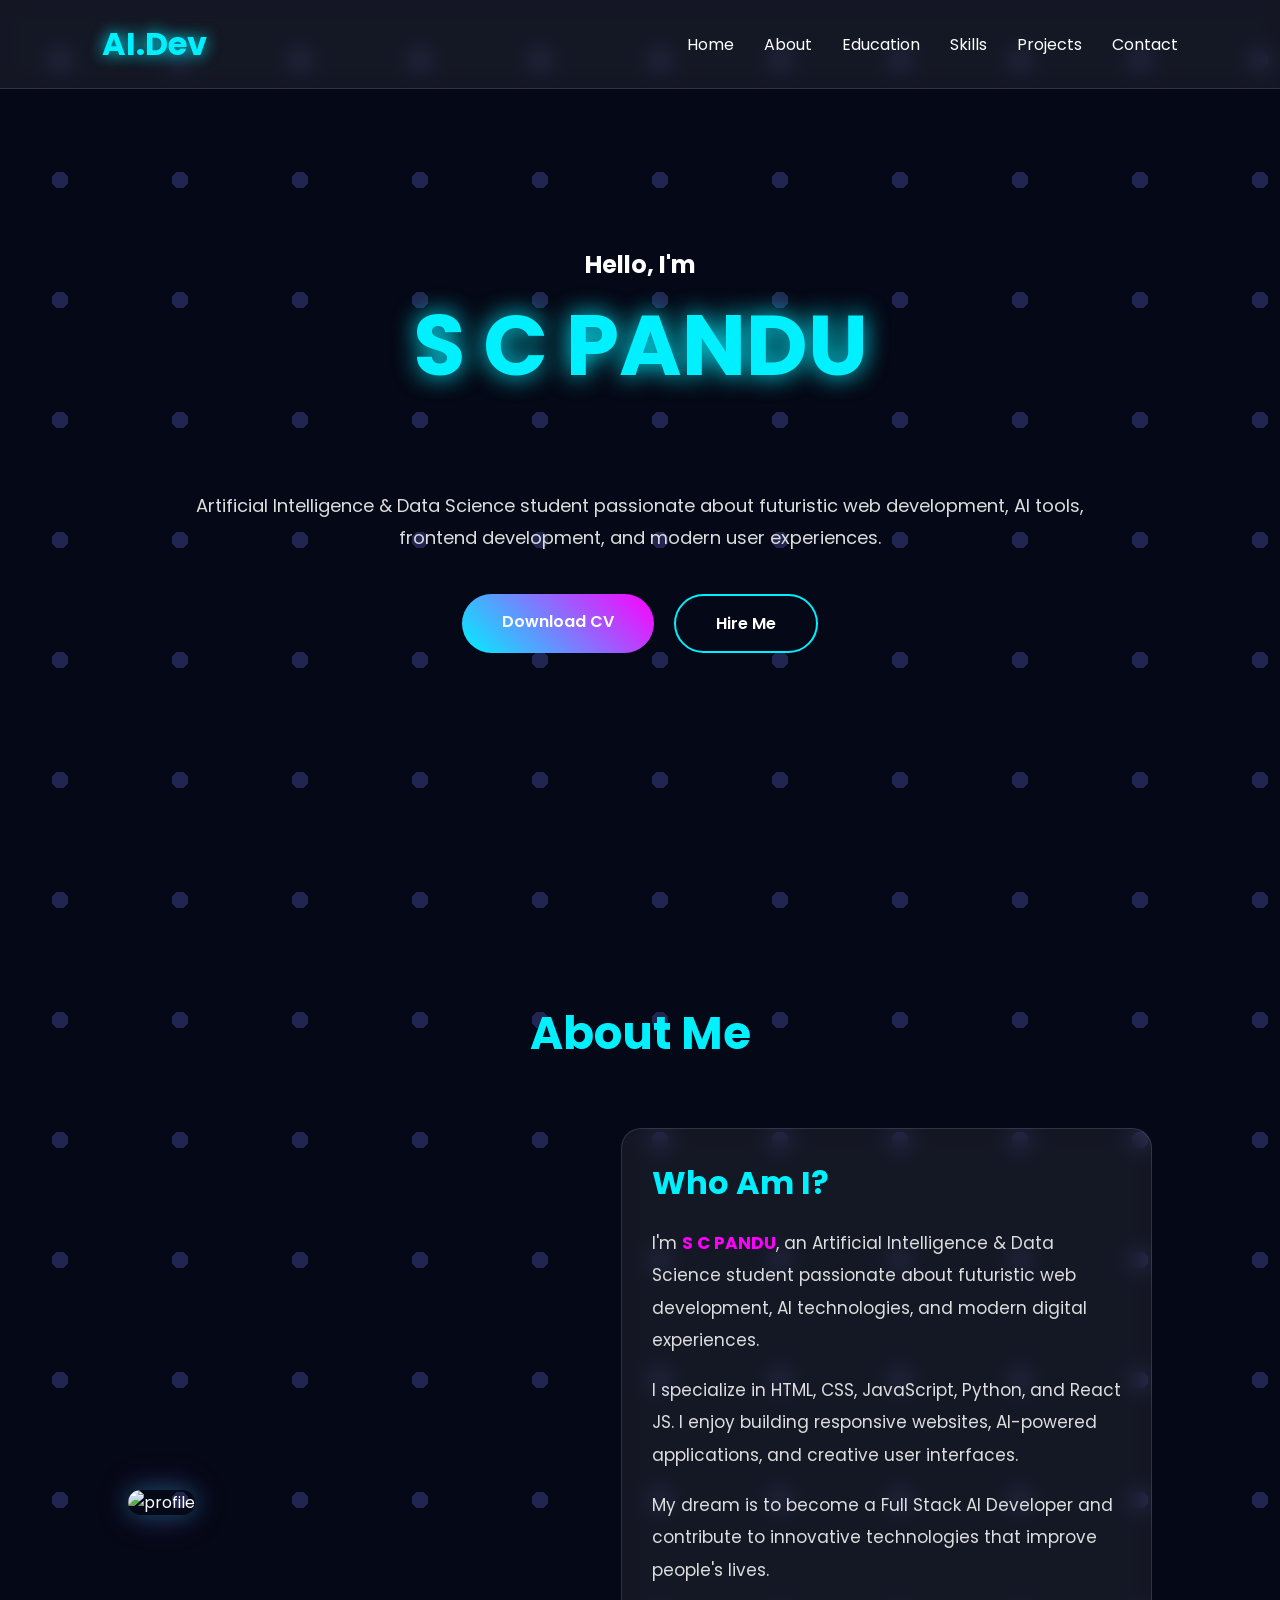
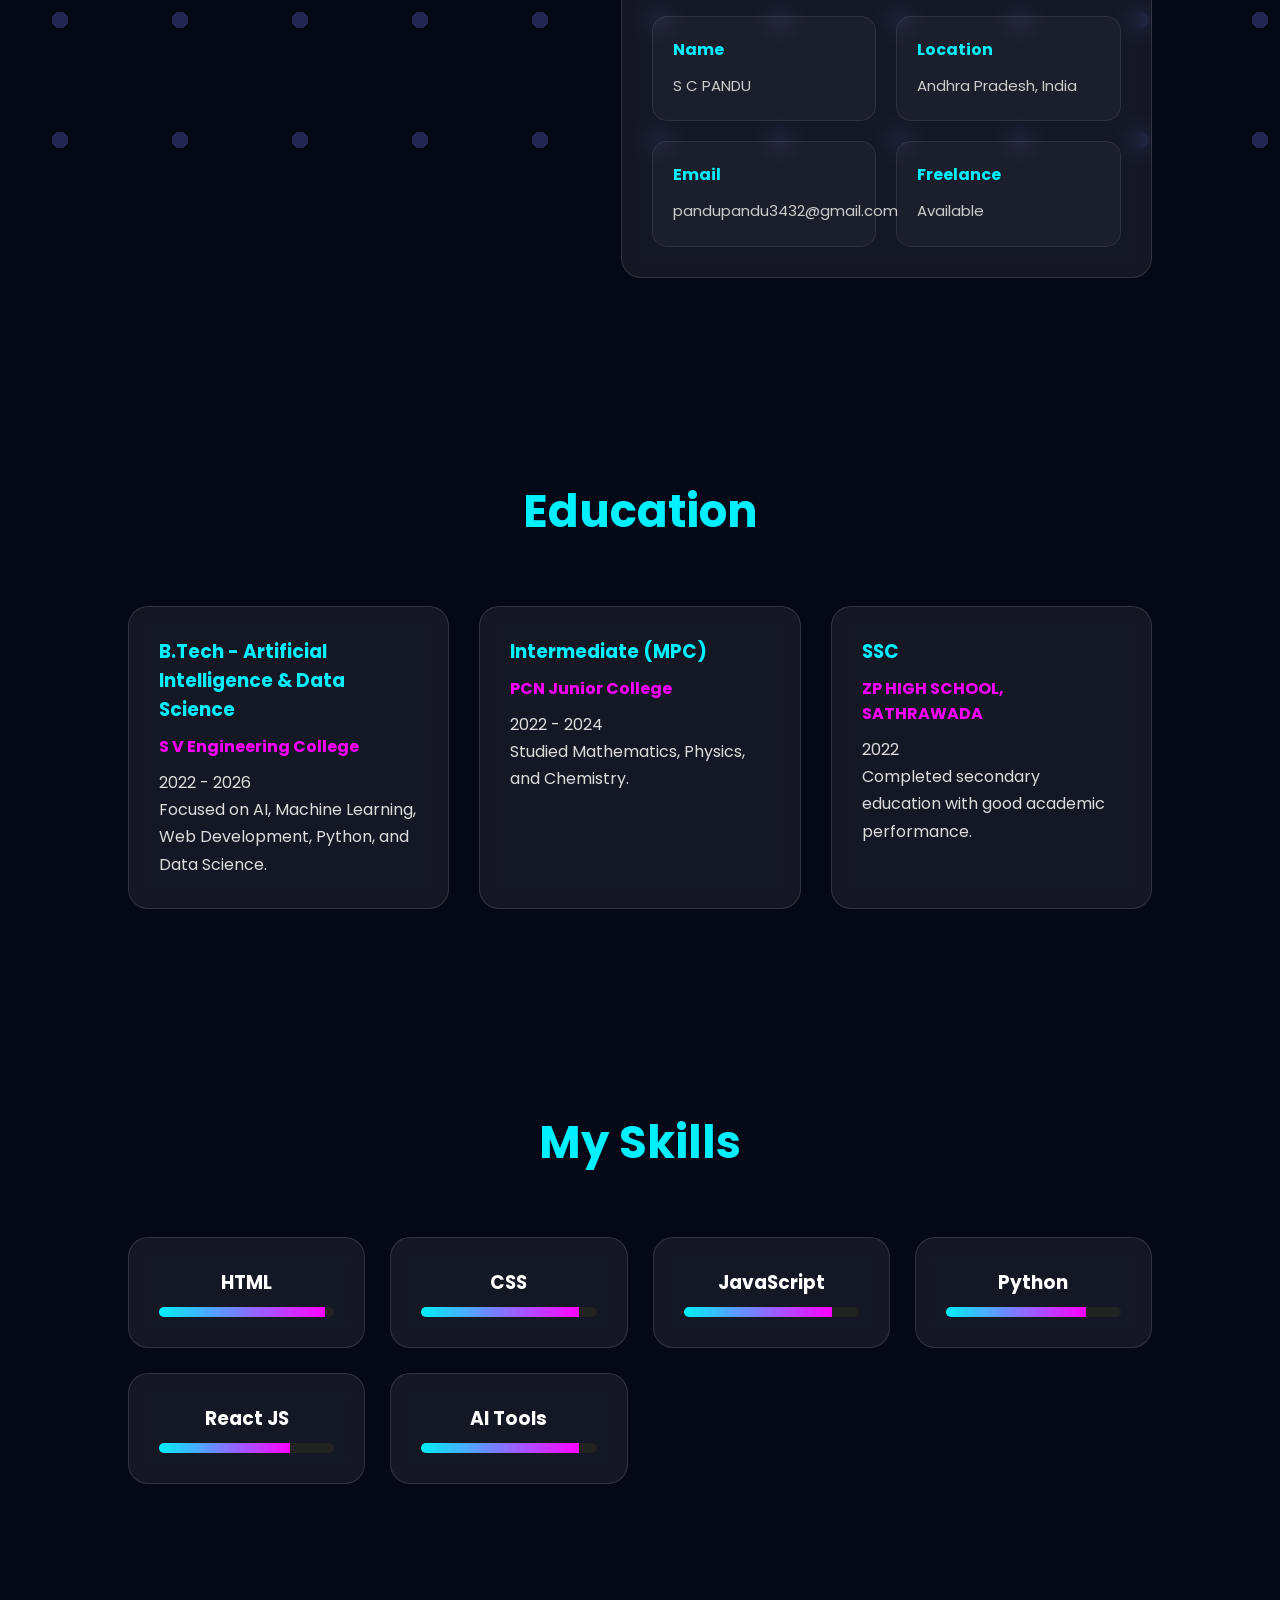
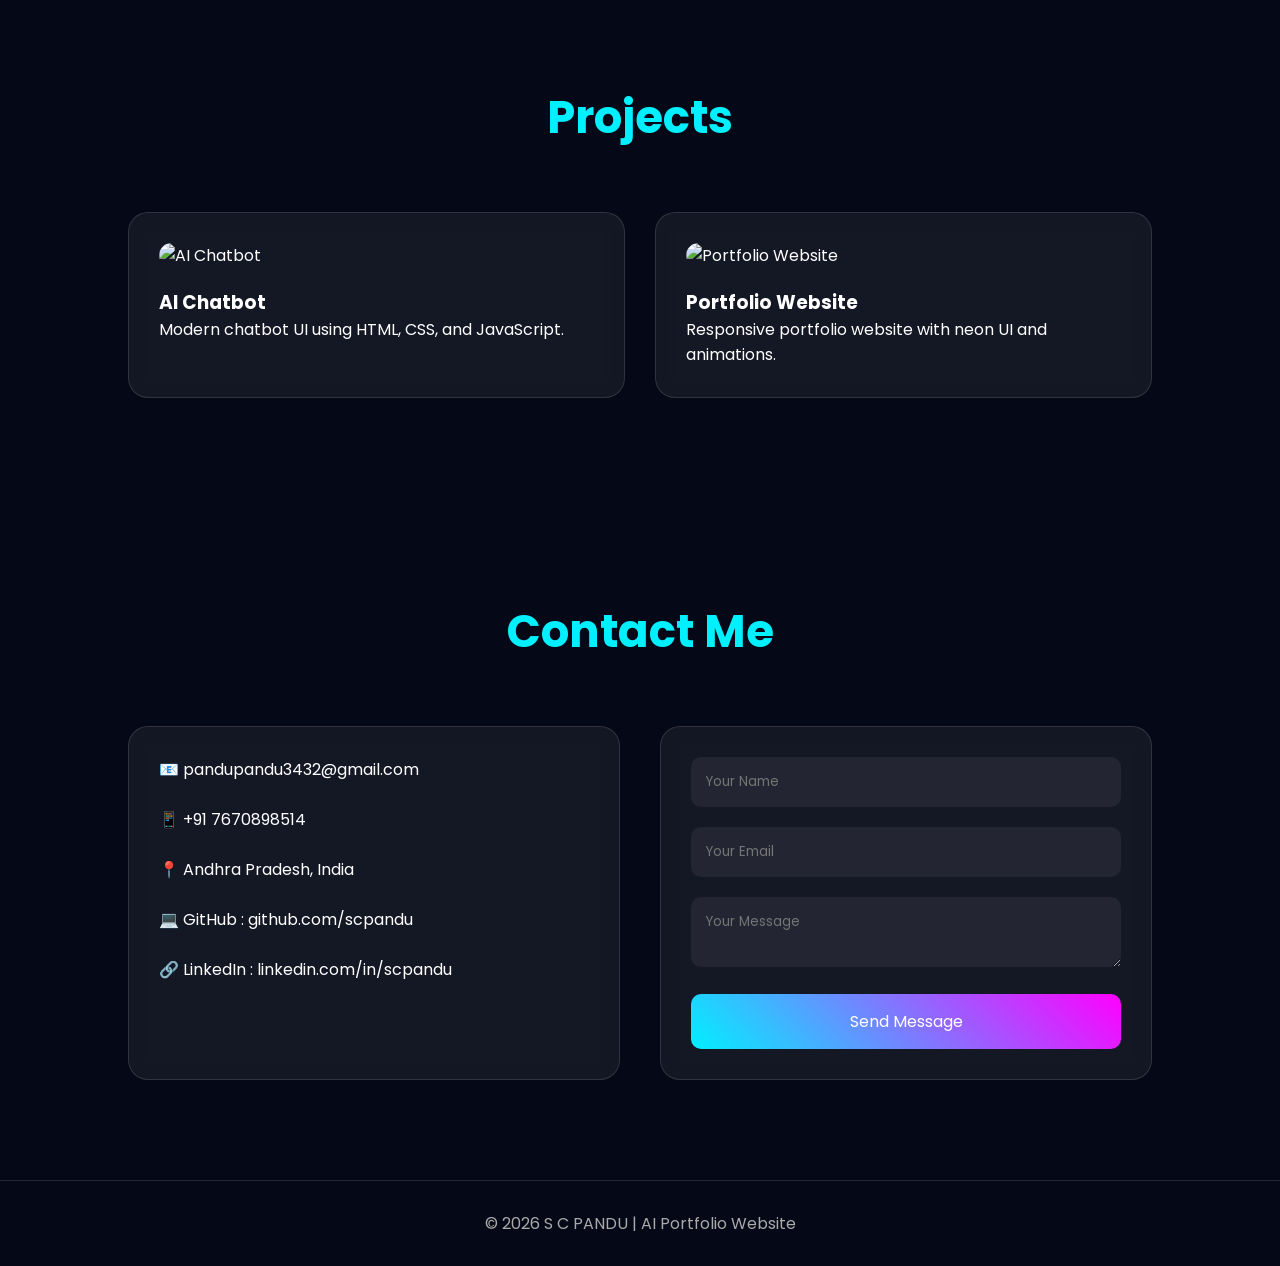
==== index.html @ 389e2676 "Modify index.html with new profile image Updated profile image and modified HTML structure." ====
<!DOCTYPE html>
<html lang="en">

<head>

<meta charset="UTF-8">
<meta name="viewport" content="width=device-width, initial-scale=1.0">

<title>S C PANDU | AI Portfolio</title>

<link rel="stylesheet" href="style.css">

<link href="https://fonts.googleapis.com/css2?family=Poppins:wght@300;400;500;600;700;800&display=swap" rel="stylesheet">

</head>

<body>

<header>

<nav>

<div class="logo">AI.Dev</div>

<ul>
<li><a href="#home">Home</a></li>
<li><a href="#about">About</a></li>
<li><a href="#education">Education</a></li>
<li><a href="#skills">Skills</a></li>
<li><a href="#projects">Projects</a></li>
<li><a href="#contact">Contact</a></li>
</ul>

</nav>

</header>

<!-- HERO SECTION -->

<section class="hero" id="home">

<div class="hero-content">


<h2>Hello, I'm</h2>

<h1>S C PANDU</h1>

<h3 id="typing"></h3>

<p>
Artificial Intelligence & Data Science student passionate about futuristic web development, AI tools, frontend development, and modern user experiences.
</p>

<div class="hero-buttons">

<a href="#" class="btn">Download CV</a>

<a href="#contact" class="btn btn2">Hire Me</a>

</div>

</div>

</section>

<!-- ABOUT SECTION -->

<section id="about">

<h2 class="section-title">About Me</h2>

<div class="about-container">

<div class="about-image">

<img src="profile.jpeg" alt="profile">

</div>

<div class="glass about-text">

<h3>Who Am I?</h3>

<p>
I'm <span>S C PANDU</span>, an Artificial Intelligence & Data Science student passionate about futuristic web development, AI technologies, and modern digital experiences.
</p>

<p>
I specialize in HTML, CSS, JavaScript, Python, and React JS. I enjoy building responsive websites, AI-powered applications, and creative user interfaces.
</p>

<p>
My dream is to become a Full Stack AI Developer and contribute to innovative technologies that improve people's lives.
</p>

<div class="about-details">

<div class="detail-box">
<h4>Name</h4>
<p>S C PANDU</p>
</div>

<div class="detail-box">
<h4>Location</h4>
<p>Andhra Pradesh, India</p>
</div>

<div class="detail-box">
<h4>Email</h4>
<p>pandupandu3432@gmail.com</p>
</div>

<div class="detail-box">
<h4>Freelance</h4>
<p>Available</p>
</div>

</div>

</div>

</div>

</section>

<!-- EDUCATION SECTION -->

<section id="education">

<h2 class="section-title">Education</h2>

<div class="education-container">

<div class="glass education-card">

<h3>B.Tech - Artificial Intelligence & Data Science</h3>

<h4>S V Engineering College</h4>

<p>2022 - 2026</p>

<p>
Focused on AI, Machine Learning, Web Development, Python, and Data Science.
</p>

</div>

<div class="glass education-card">

<h3>Intermediate (MPC)</h3>

<h4>PCN Junior College</h4>

<p>2022 - 2024</p>

<p>
Studied Mathematics, Physics, and Chemistry.
</p>

</div>

<div class="glass education-card">

<h3>SSC</h3>

<h4>ZP HIGH SCHOOL, SATHRAWADA</h4>

<p>2022</p>

<p>
Completed secondary education with good academic performance.
</p>

</div>

</div>

</section>

<!-- SKILLS SECTION -->

<section id="skills">

<h2 class="section-title">My Skills</h2>

<div class="skills-grid">

<div class="glass skill-card">
<h3>HTML</h3>
<div class="progress">
<span style="width:95%"></span>
</div>
</div>

<div class="glass skill-card">
<h3>CSS</h3>
<div class="progress">
<span style="width:90%"></span>
</div>
</div>

<div class="glass skill-card">
<h3>JavaScript</h3>
<div class="progress">
<span style="width:85%"></span>
</div>
</div>

<div class="glass skill-card">
<h3>Python</h3>
<div class="progress">
<span style="width:80%"></span>
</div>
</div>

<div class="glass skill-card">
<h3>React JS</h3>
<div class="progress">
<span style="width:75%"></span>
</div>
</div>

<div class="glass skill-card">
<h3>AI Tools</h3>
<div class="progress">
<span style="width:90%"></span>
</div>
</div>

</div>

</section>

<!-- PROJECTS SECTION -->

<section id="projects">

<h2 class="section-title">Projects</h2>

<div class="projects-grid">

<div class="glass project-card">

<img src="https://images.unsplash.com/photo-1516321318423-f06f85e504b3?q=80&w=1200&auto=format&fit=crop" alt="AI Chatbot">

<h3>AI Chatbot</h3>

<p>
Modern chatbot UI using HTML, CSS, and JavaScript.
</p>

</div>

<div class="glass project-card">

<img src="https://images.unsplash.com/photo-1498050108023-c5249f4df085?q=80&w=1200&auto=format&fit=crop" alt="Portfolio Website">

<h3>Portfolio Website</h3>

<p>
Responsive portfolio website with neon UI and animations.
</p>

</div>

</div>

</section>

<!-- CONTACT SECTION -->

<section id="contact">

<h2 class="section-title">Contact Me</h2>

<div class="contact-container">

<div class="glass">

<p>📧 pandupandu3432@gmail.com</p>

<br>

<p>📱 +91 7670898514</p>

<br>

<p>📍 Andhra Pradesh, India</p>

<br>

<p>💻 GitHub : github.com/scpandu</p>

<br>

<p>🔗 LinkedIn : linkedin.com/in/scpandu</p>

</div>

<div class="glass contact-form">

<form>

<input type="text" placeholder="Your Name" required>

<input type="email" placeholder="Your Email" required>

<textarea placeholder="Your Message" required></textarea>

<button type="submit">Send Message</button>

</form>

</div>

</div>

</section>

<!-- FOOTER -->

<footer>

© 2026 S C PANDU | AI Portfolio Website

</footer>

<script src="script.js"></script>

</body>

</html>
---- style.css ----
/* GOOGLE FONT */

*{
margin:0;
padding:0;
box-sizing:border-box;
font-family:'Poppins',sans-serif;
}

html{
scroll-behavior:smooth;
}

body{
background:#050816;
color:white;
overflow-x:hidden;
}

/* ANIMATED BACKGROUND */

body::before{
content:'';
position:fixed;
width:200%;
height:200%;
background:
radial-gradient(circle,#00f0ff22 10%,transparent 10%),
radial-gradient(circle,#ff00ff22 10%,transparent 10%);
background-size:120px 120px;
animation:bgMove 20s linear infinite;
z-index:-1;
}

@keyframes bgMove{
0%{
transform:translate(0,0);
}
100%{
transform:translate(-120px,-120px);
}
}

/* HEADER */

header{
position:fixed;
width:100%;
top:0;
z-index:1000;
background:#ffffff10;
backdrop-filter:blur(10px);
border-bottom:1px solid #ffffff20;
}

nav{
display:flex;
justify-content:space-between;
align-items:center;
padding:20px 8%;
}

.logo{
font-size:32px;
font-weight:700;
color:#00f0ff;
text-shadow:0 0 15px #00f0ff;
}

nav ul{
display:flex;
list-style:none;
gap:30px;
}

nav ul li a{
text-decoration:none;
color:white;
transition:0.4s;
}

nav ul li a:hover{
color:#00f0ff;
}

/* HERO */

.hero{
height:100vh;
display:flex;
justify-content:center;
align-items:center;
text-align:center;
padding:20px;
}

.hero-content{
max-width:900px;
}

.profile-box{
width:240px;
height:240px;
margin:auto;
margin-bottom:30px;
border-radius:50%;
padding:6px;
background:linear-gradient(45deg,#00f0ff,#ff00ff);
box-shadow:
0 0 25px #00f0ff,
0 0 50px #ff00ff;
}

.profile-box img{
width:100%;
height:100%;
object-fit:cover;
border-radius:50%;
border:5px solid #050816;
}

.hero h1{
font-size:85px;
color:#00f0ff;
text-shadow:0 0 25px #00f0ff;
}

.hero h3{
font-size:35px;
margin-top:10px;
color:#ff00ff;
height:50px;
}

.hero p{
margin-top:20px;
line-height:1.8;
color:#ddd;
font-size:18px;
}

.hero-buttons{
display:flex;
justify-content:center;
gap:20px;
margin-top:40px;
flex-wrap:wrap;
}

.btn{
padding:15px 40px;
border-radius:40px;
text-decoration:none;
background:linear-gradient(45deg,#00f0ff,#ff00ff);
color:white;
font-weight:600;
transition:0.4s;
}

.btn:hover{
transform:scale(1.1);
}

.btn2{
background:transparent;
border:2px solid #00f0ff;
}

/* SECTIONS */

section{
padding:100px 10%;
}

.section-title{
text-align:center;
font-size:45px;
margin-bottom:60px;
color:#00f0ff;
}

/* GLASS EFFECT */

.glass{
background:#ffffff10;
border:1px solid #ffffff20;
backdrop-filter:blur(10px);
border-radius:20px;
padding:30px;
}

/* ABOUT */

.about-container{
display:grid;
grid-template-columns:1fr 1.2fr;
gap:50px;
align-items:center;
}

.about-image img{
width:100%;
border-radius:25px;
box-shadow:
0 0 25px #00f0ff55,
0 0 40px #ff00ff33;
}

.about-text h3{
font-size:32px;
margin-bottom:20px;
color:#00f0ff;
}

.about-text p{
line-height:1.9;
margin-bottom:18px;
color:#ddd;
font-size:17px;
}

.about-text span{
color:#ff00ff;
font-weight:700;
}

.about-details{
display:grid;
grid-template-columns:repeat(auto-fit,minmax(180px,1fr));
gap:20px;
margin-top:30px;
}

.detail-box{
background:#ffffff08;
padding:20px;
border-radius:15px;
border:1px solid #ffffff15;
transition:0.4s;
}

.detail-box:hover{
transform:translateY(-8px);
box-shadow:
0 0 15px #00f0ff44,
0 0 25px #ff00ff22;
}

.detail-box h4{
color:#00f0ff;
margin-bottom:10px;
}

.detail-box p{
margin:0;
font-size:15px;
color:#ccc;
}

/* EDUCATION */

.education-container{
display:grid;
grid-template-columns:repeat(auto-fit,minmax(280px,1fr));
gap:30px;
}

.education-card{
transition:0.4s;
}

.education-card:hover{
transform:translateY(-10px);
box-shadow:
0 0 20px #00f0ff55,
0 0 40px #ff00ff33;
}

.education-card h3{
color:#00f0ff;
margin-bottom:10px;
}

.education-card h4{
color:#ff00ff;
margin-bottom:10px;
}

.education-card p{
line-height:1.7;
color:#ddd;
}

/* SKILLS */

.skills-grid{
display:grid;
grid-template-columns:repeat(auto-fit,minmax(220px,1fr));
gap:25px;
}

.skill-card{
text-align:center;
}

.progress{
width:100%;
height:10px;
background:#222;
border-radius:20px;
overflow:hidden;
margin-top:10px;
}

.progress span{
display:block;
height:100%;
background:linear-gradient(90deg,#00f0ff,#ff00ff);
}

/* PROJECTS */

.projects-grid{
display:grid;
grid-template-columns:repeat(auto-fit,minmax(280px,1fr));
gap:30px;
}

.project-card img{
width:100%;
border-radius:15px;
margin-bottom:20px;
}

/* CONTACT */

.contact-container{
display:grid;
grid-template-columns:1fr 1fr;
gap:40px;
}

.contact-form input,
.contact-form textarea{
width:100%;
padding:15px;
margin-bottom:20px;
border:none;
outline:none;
border-radius:10px;
background:#ffffff10;
color:white;
}

.contact-form button{
width:100%;
padding:15px;
border:none;
border-radius:10px;
background:linear-gradient(45deg,#00f0ff,#ff00ff);
color:white;
cursor:pointer;
font-size:16px;
}

/* FOOTER */

footer{
text-align:center;
padding:30px;
border-top:1px solid #ffffff20;
color:#aaa;
}

/* MOBILE RESPONSIVE */

@media(max-width:900px){

nav{
flex-direction:column;
gap:20px;
}

.hero h1{
font-size:55px;
}

.about-container,
.contact-container{
grid-template-columns:1fr;
}

.about-text{
text-align:center;
}

}
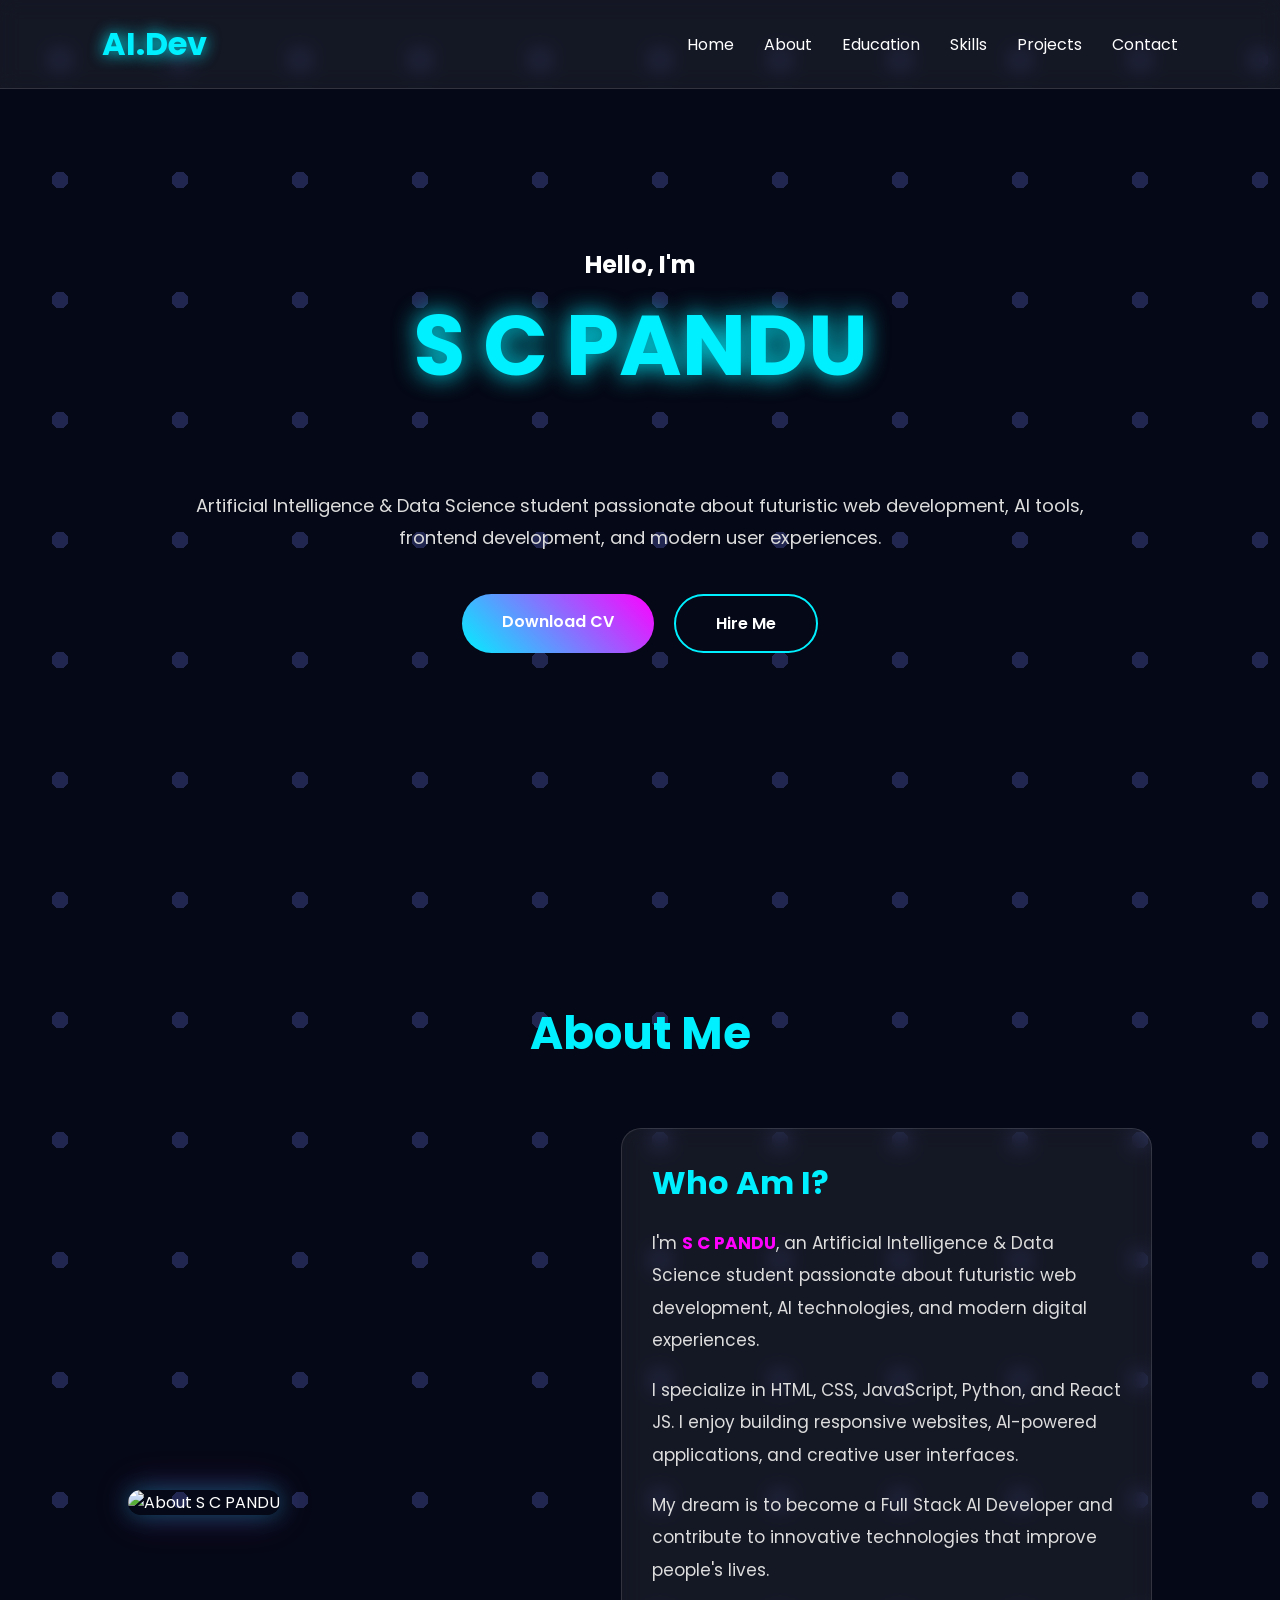
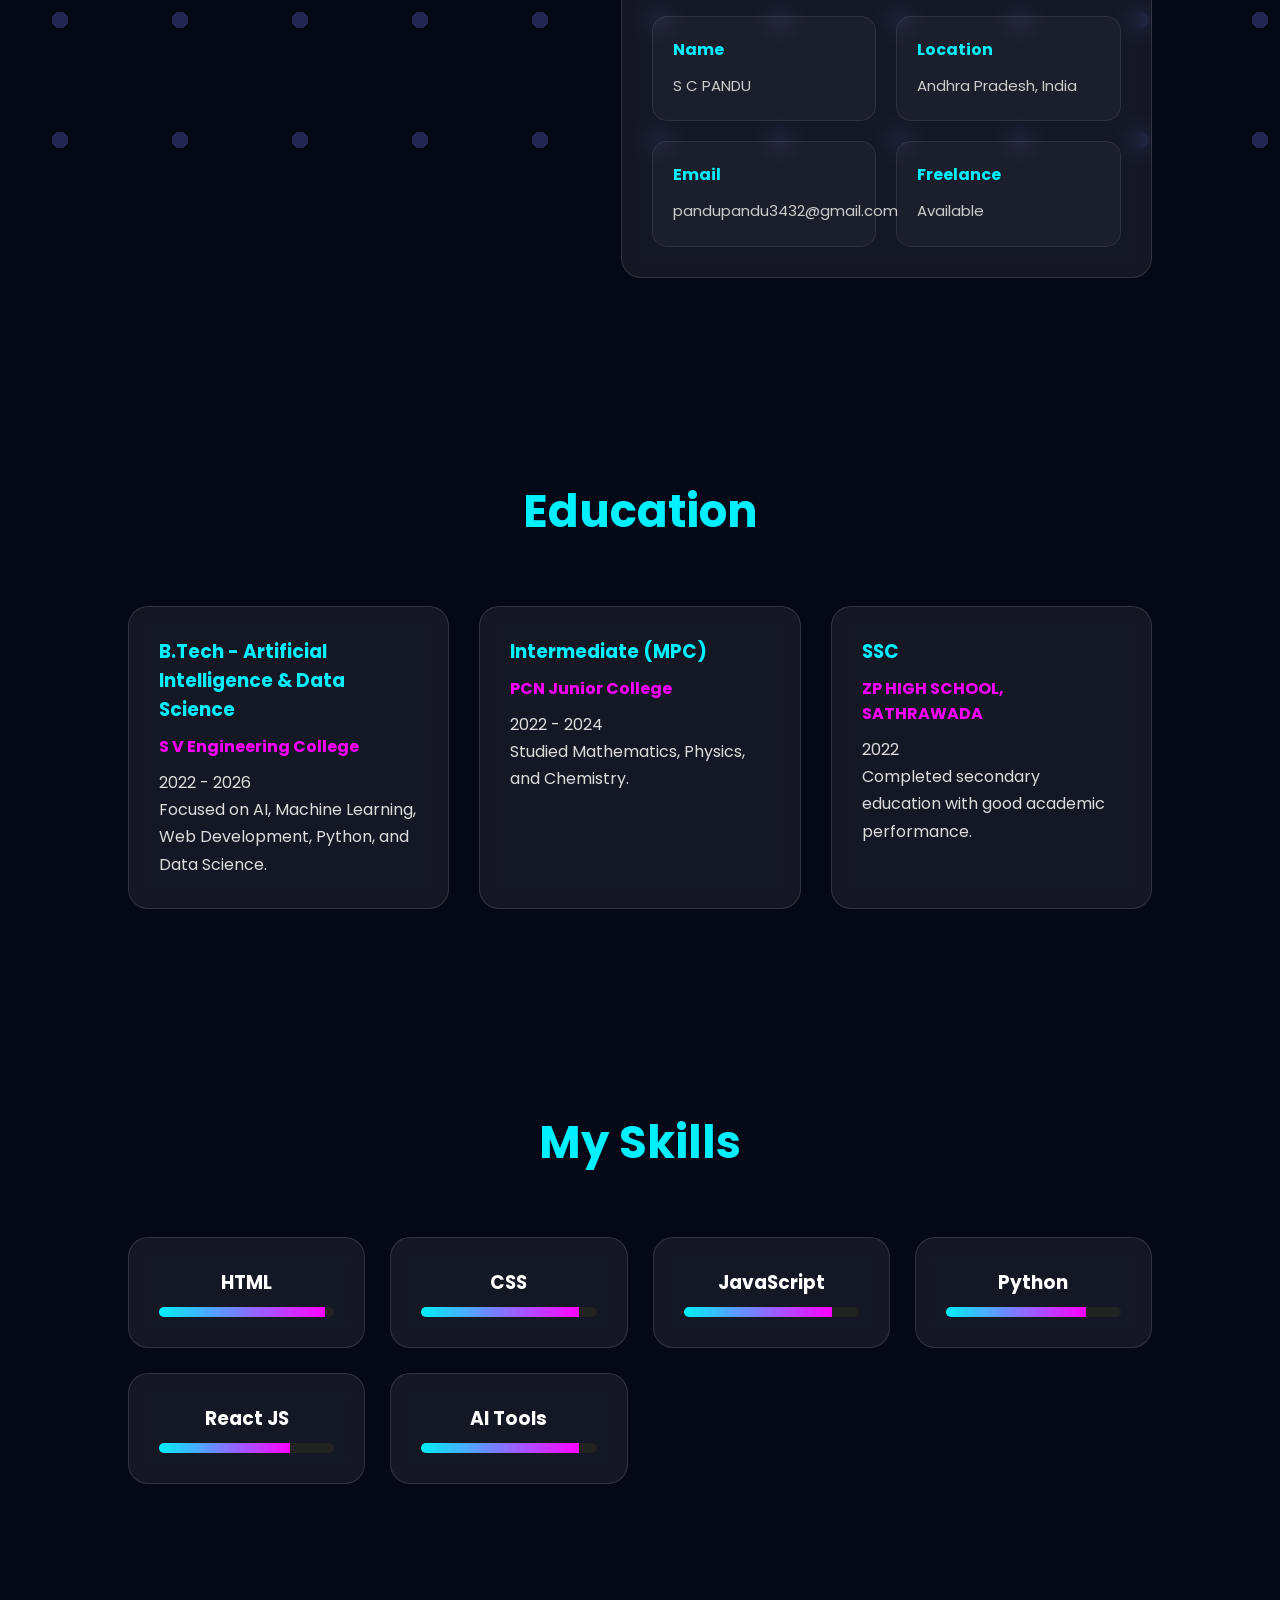
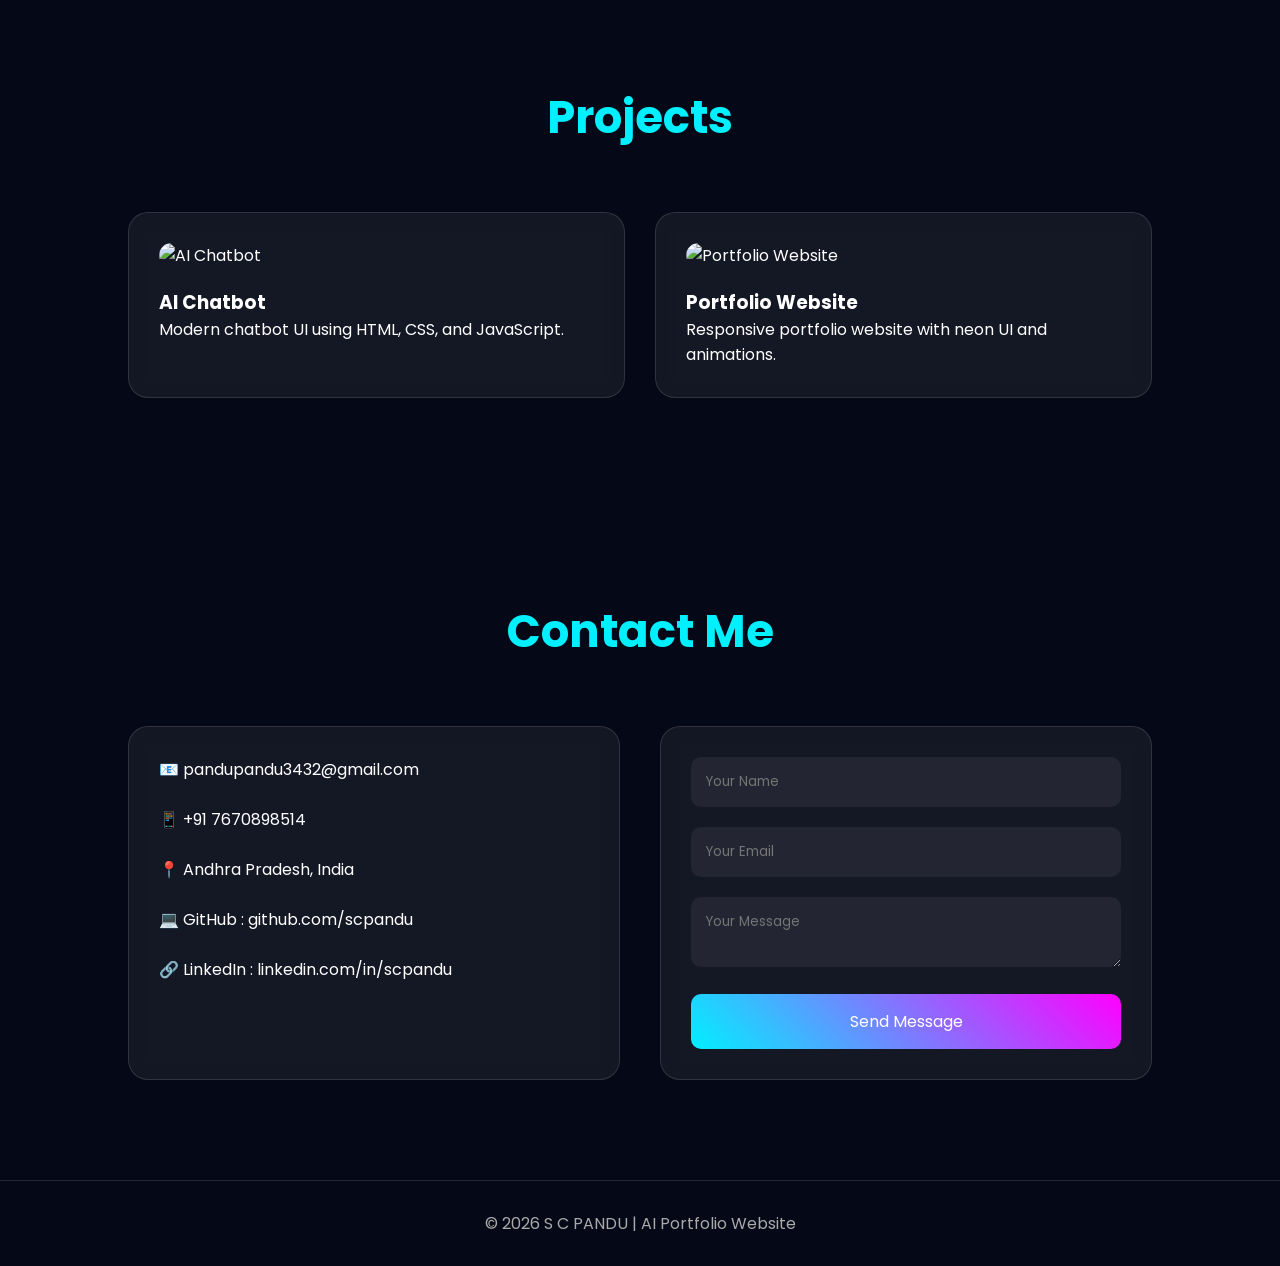
==== commit bf0009f6: "Add files via upload" ====
--- a/index.html
+++ b/index.html
@@ -74,7 +74,7 @@
 
 <div class="about-image">
 
-<img src="profile.jpeg" alt="profile">
+<img src="profile.jpg" alt="About S C PANDU">
 
 </div>
 
@@ -330,4 +330,4 @@
 
 </body>
 
-</html>
+</html>
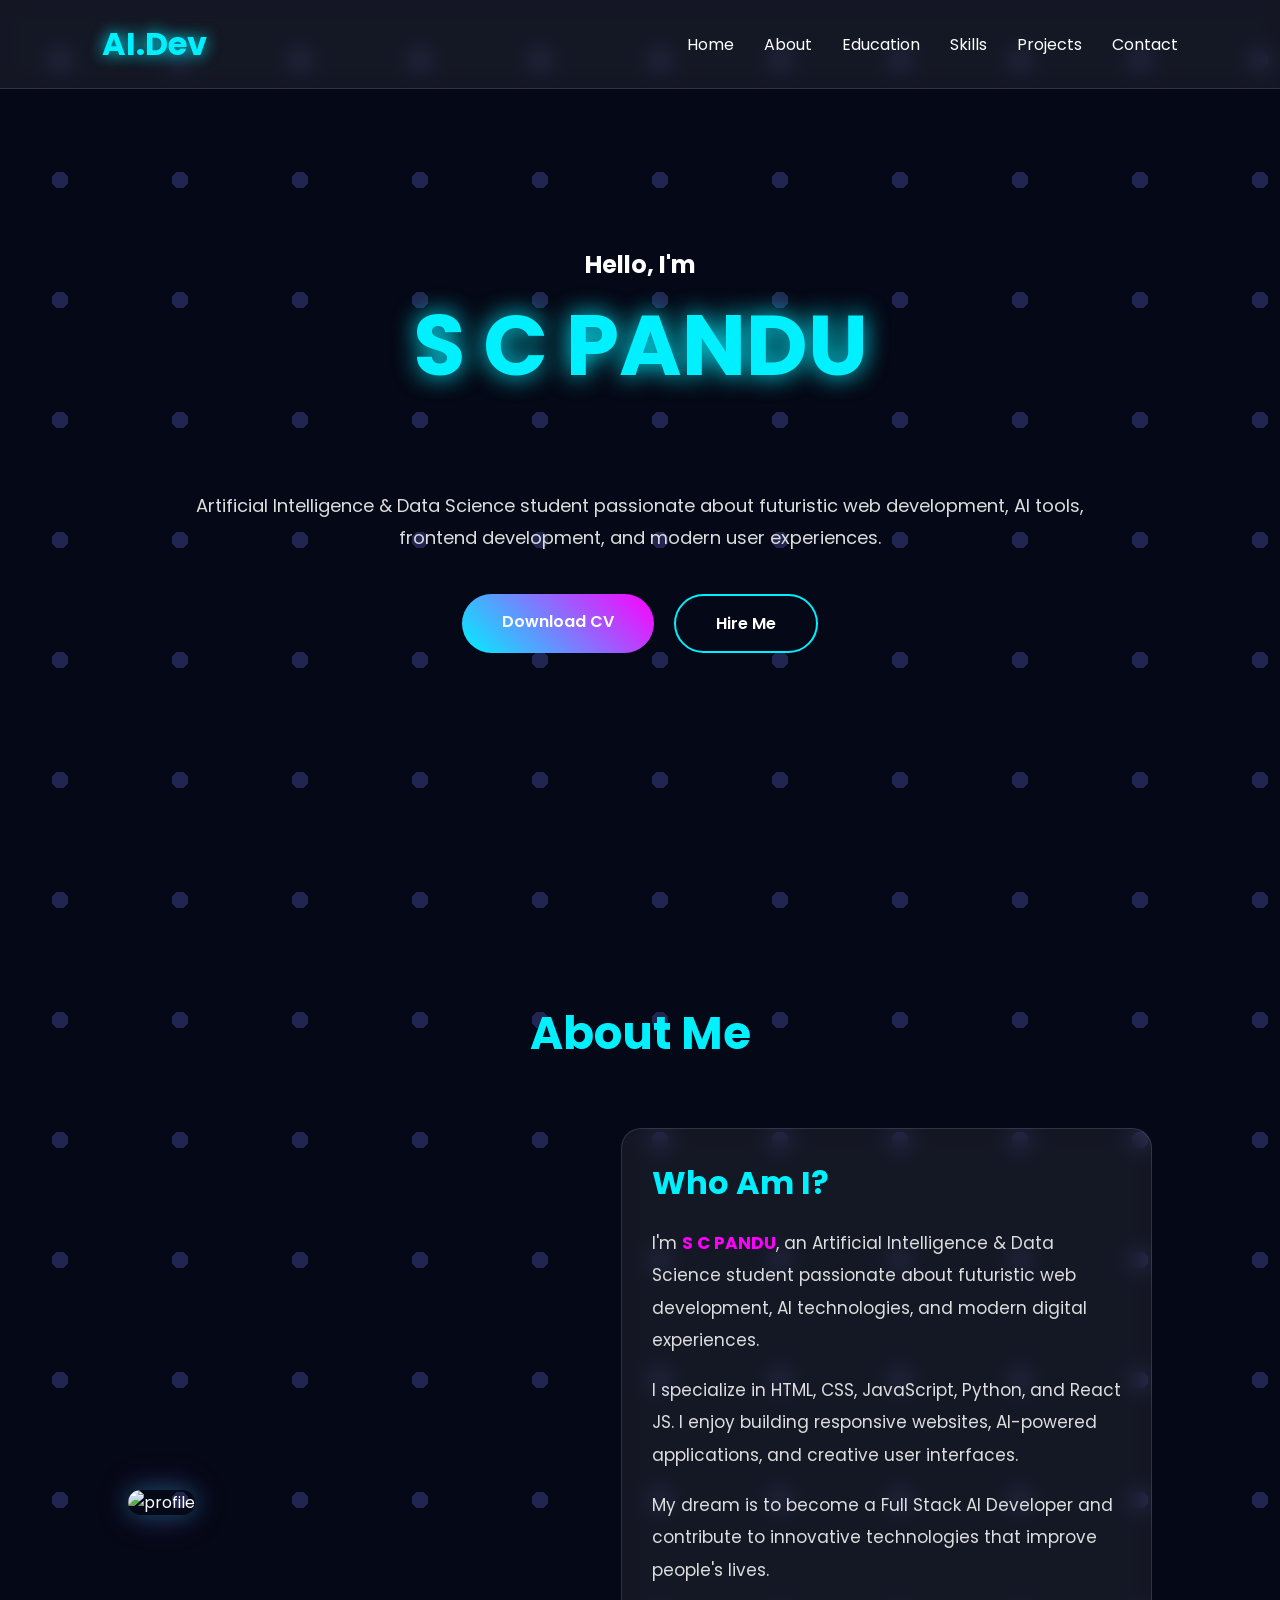
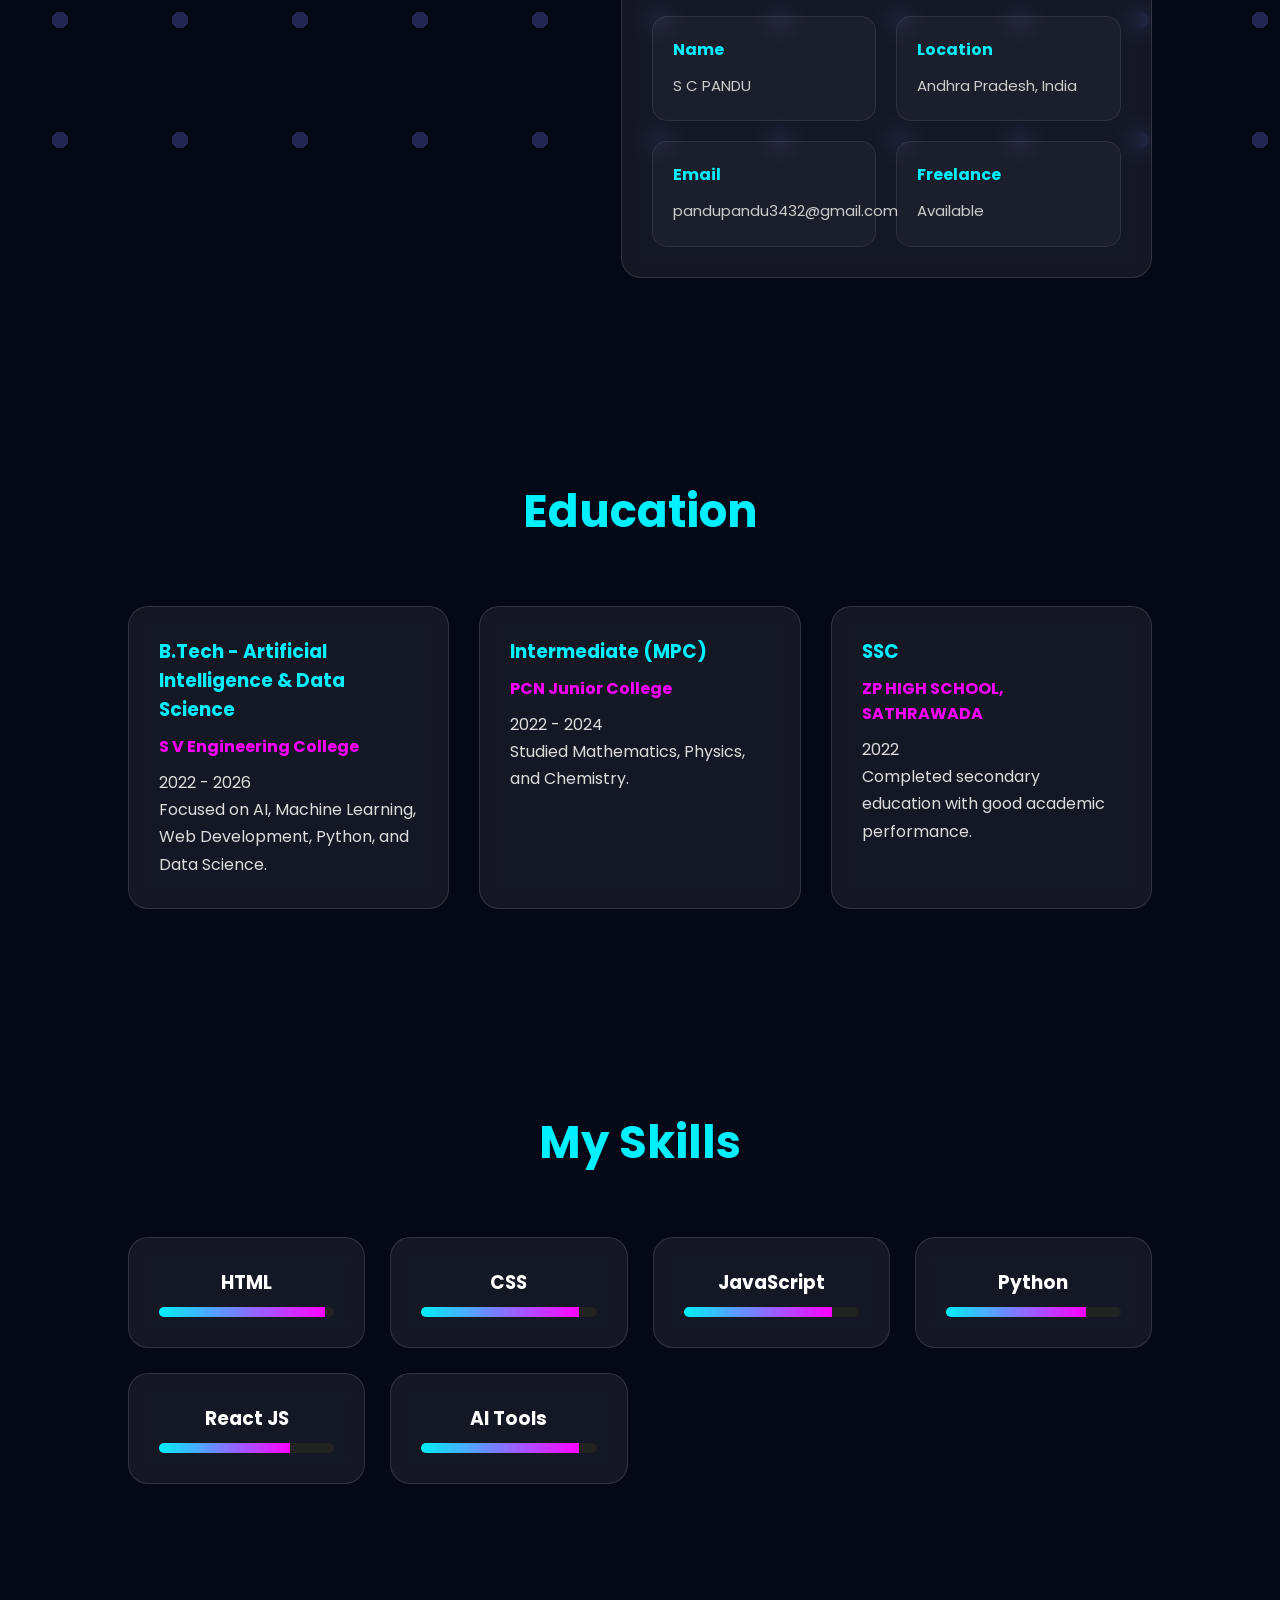
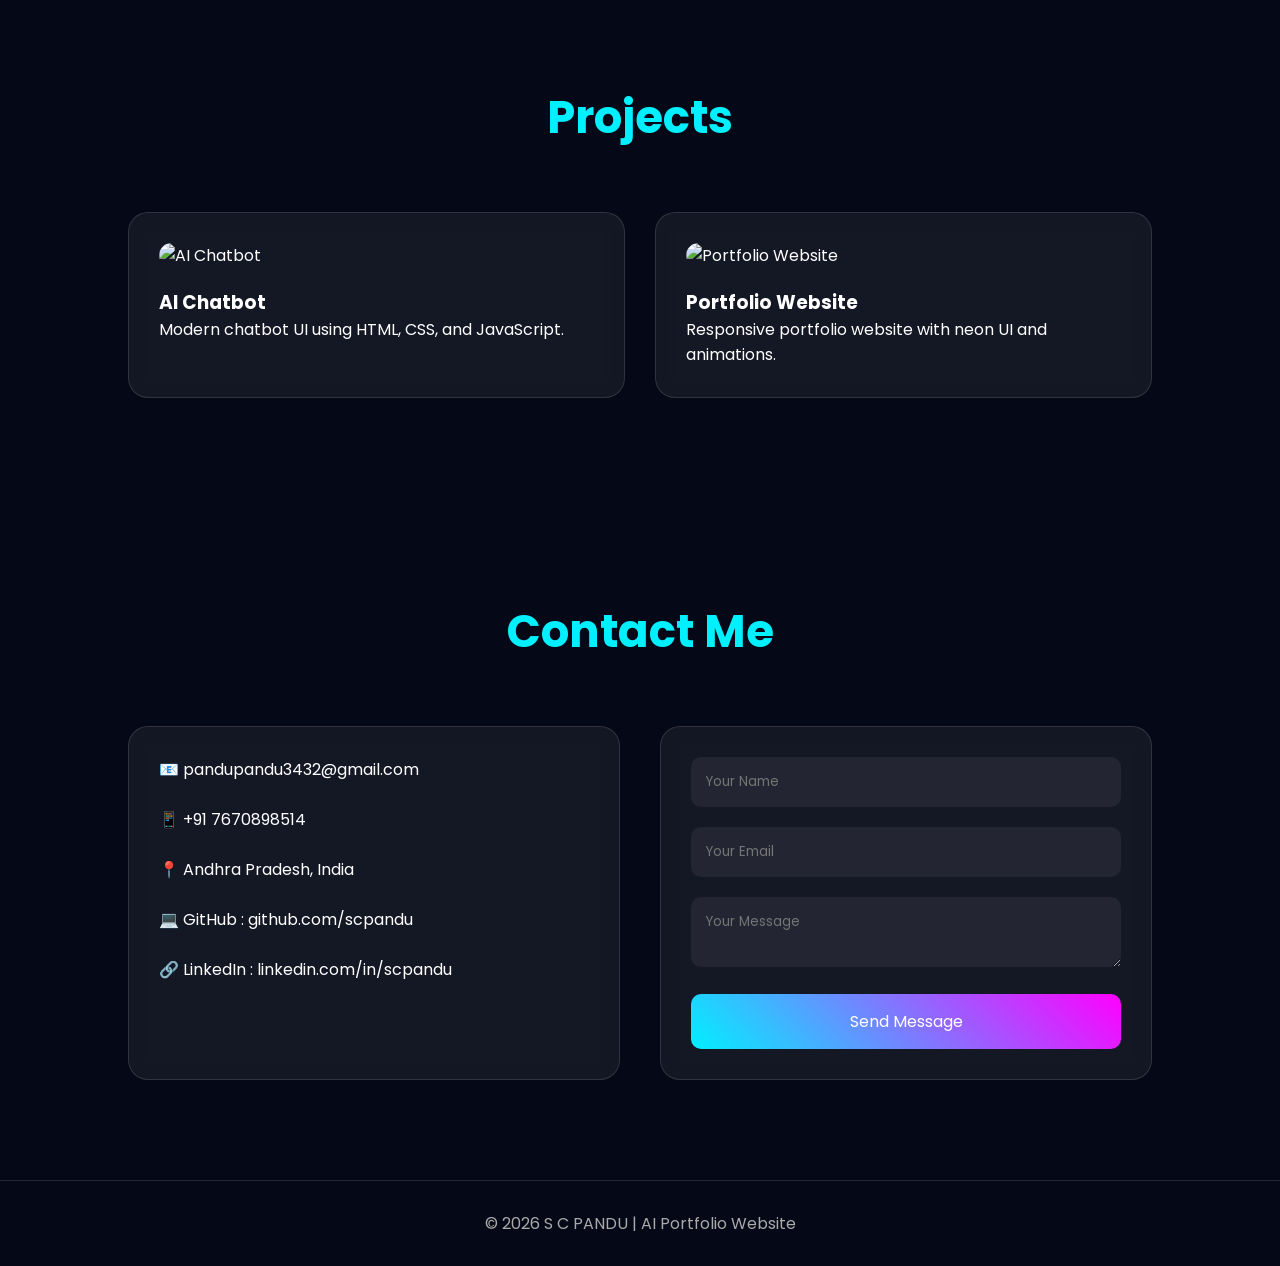
==== commit ec74a00f: "Update index.html" ====
--- a/index.html
+++ b/index.html
@@ -74,7 +74,7 @@
 
 <div class="about-image">
 
-<img src="profile.jpg" alt="About S C PANDU">
+<img src="profile.jpg" alt="profile">
 
 </div>
 
@@ -330,4 +330,4 @@
 
 </body>
 
-</html>+</html>
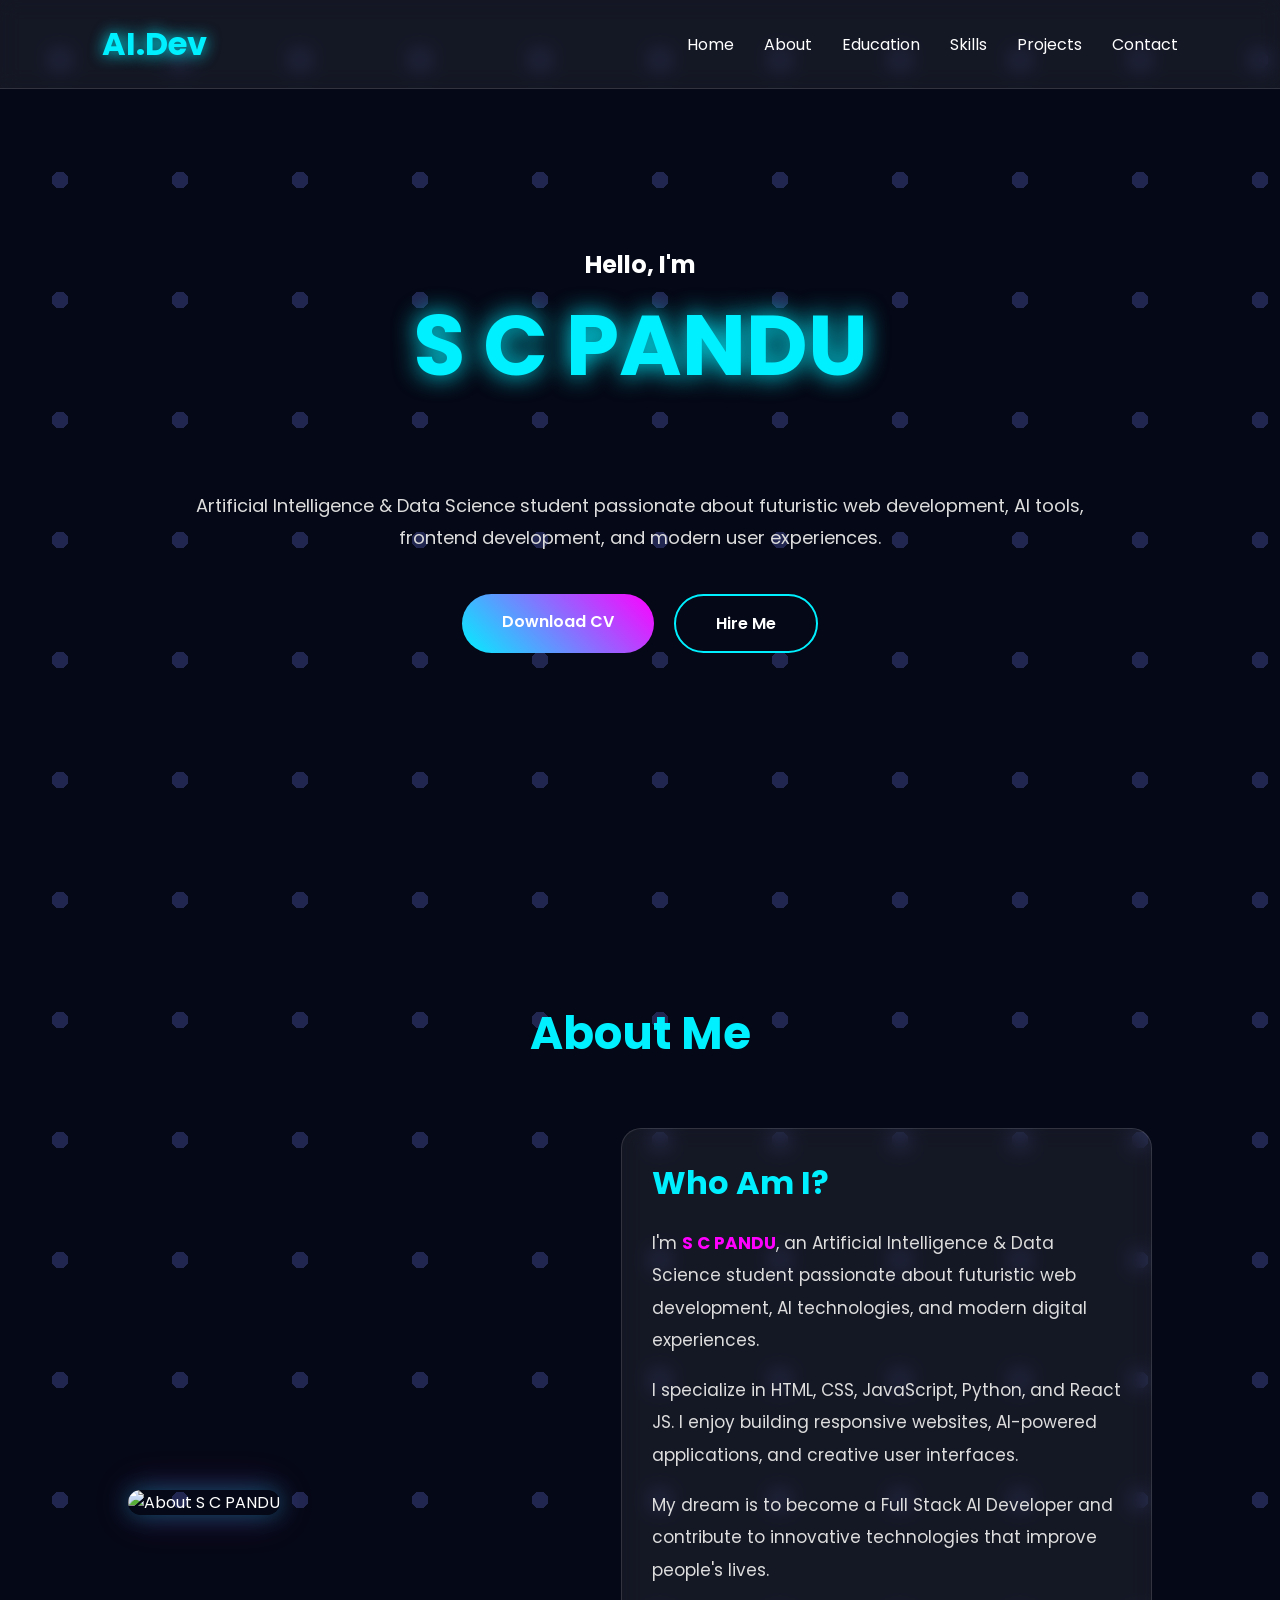
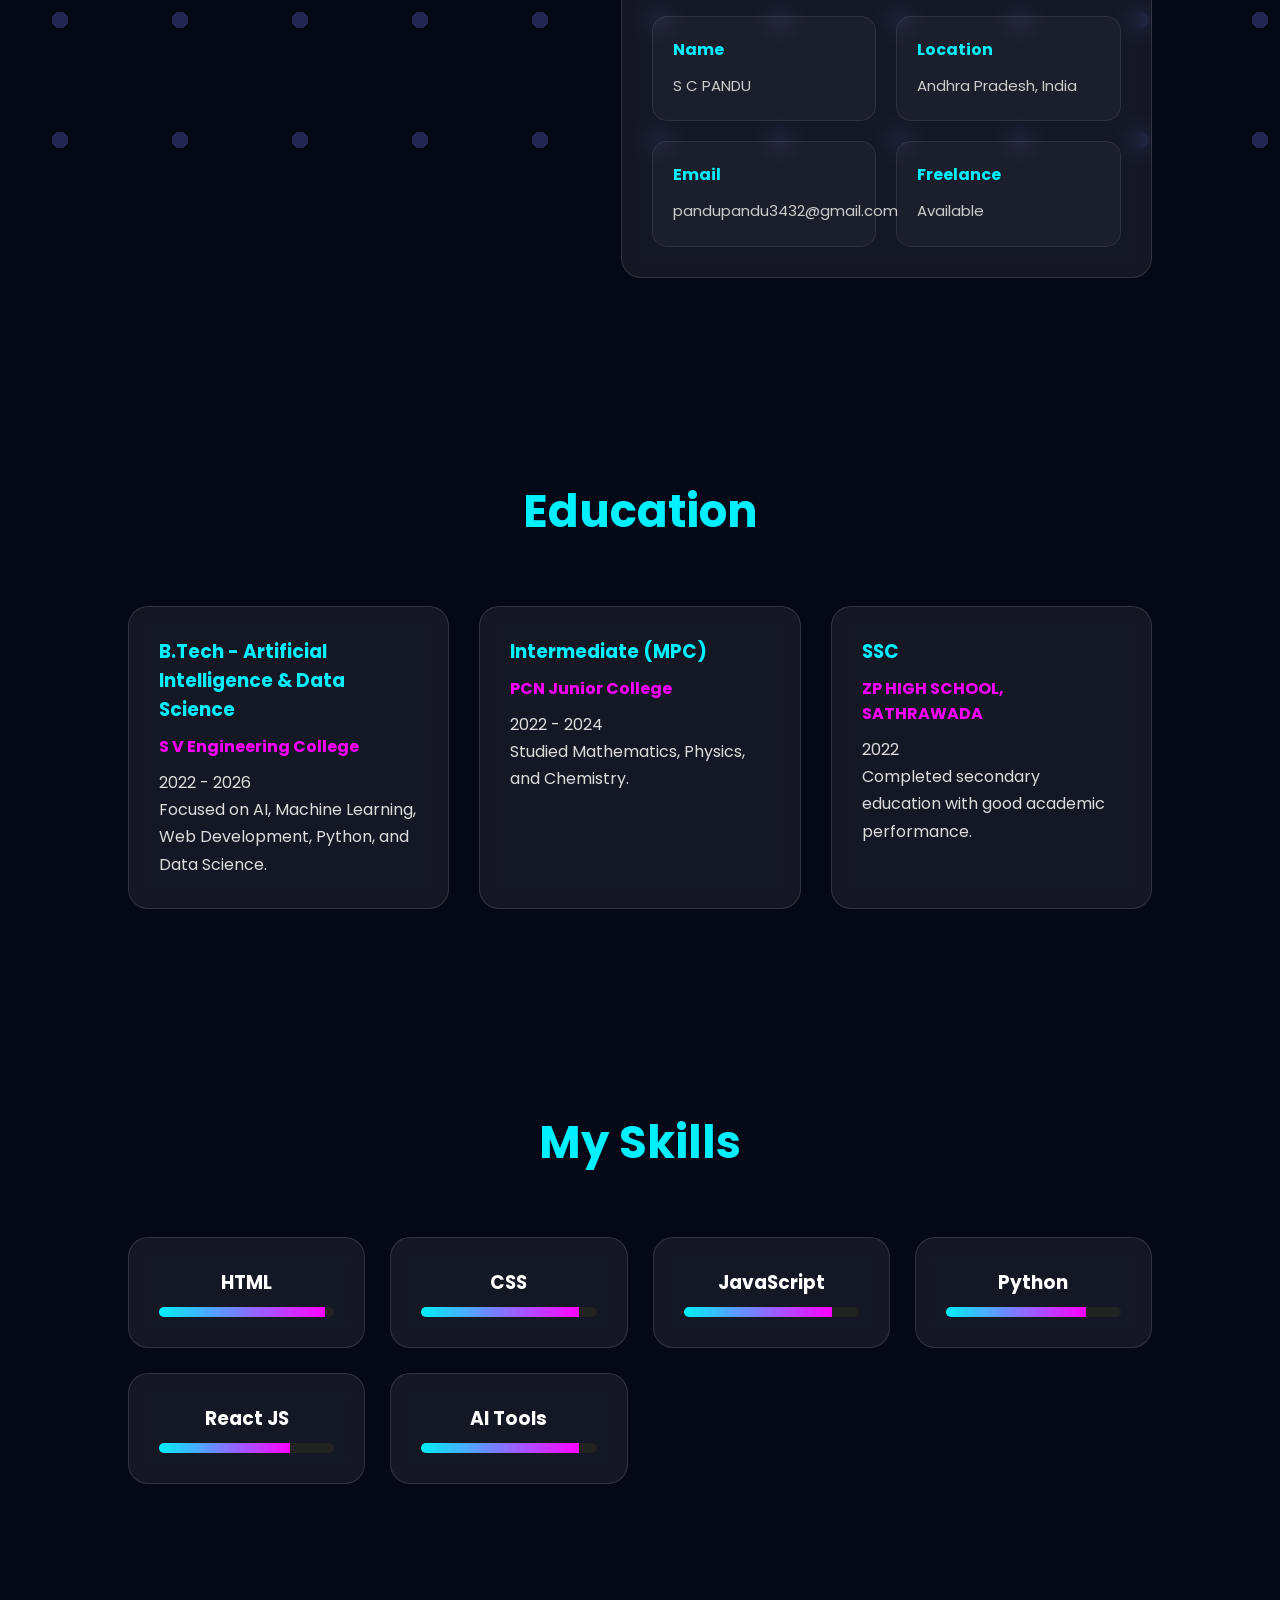
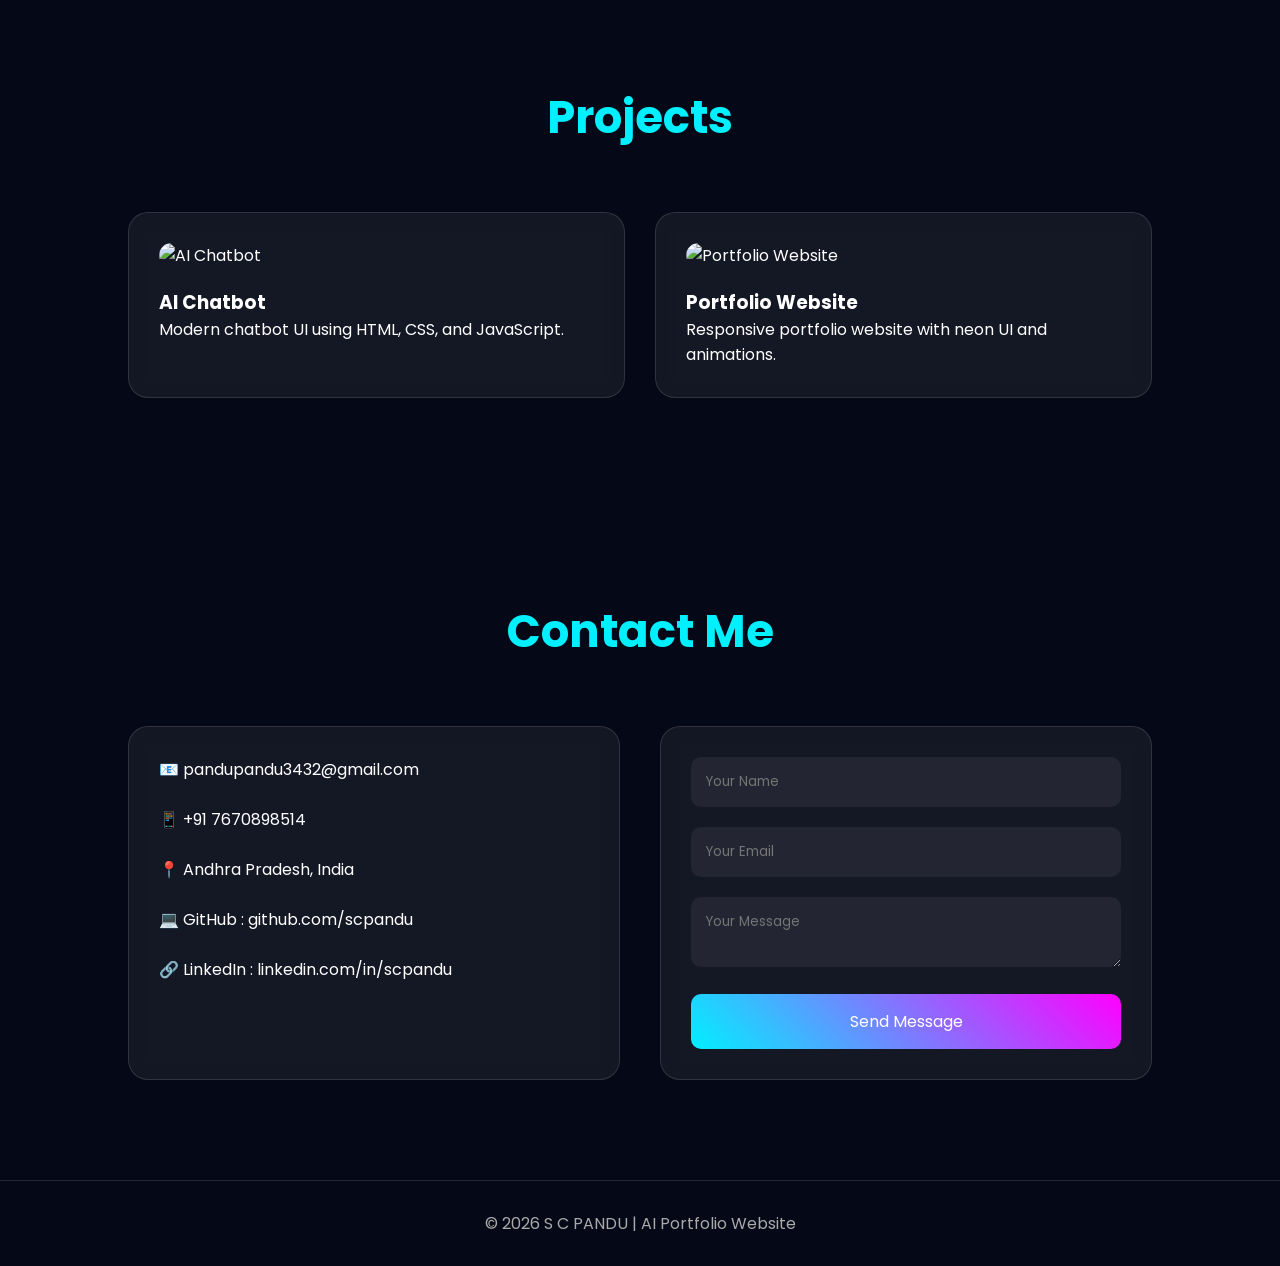
==== commit 120a1c4a: "Add files via upload" ====
--- a/index.html
+++ b/index.html
@@ -74,7 +74,7 @@
 
 <div class="about-image">
 
-<img src="profile.jpg" alt="profile">
+<img src="profile.jpg" alt="About S C PANDU">
 
 </div>
 
@@ -330,4 +330,4 @@
 
 </body>
 
-</html>
+</html>
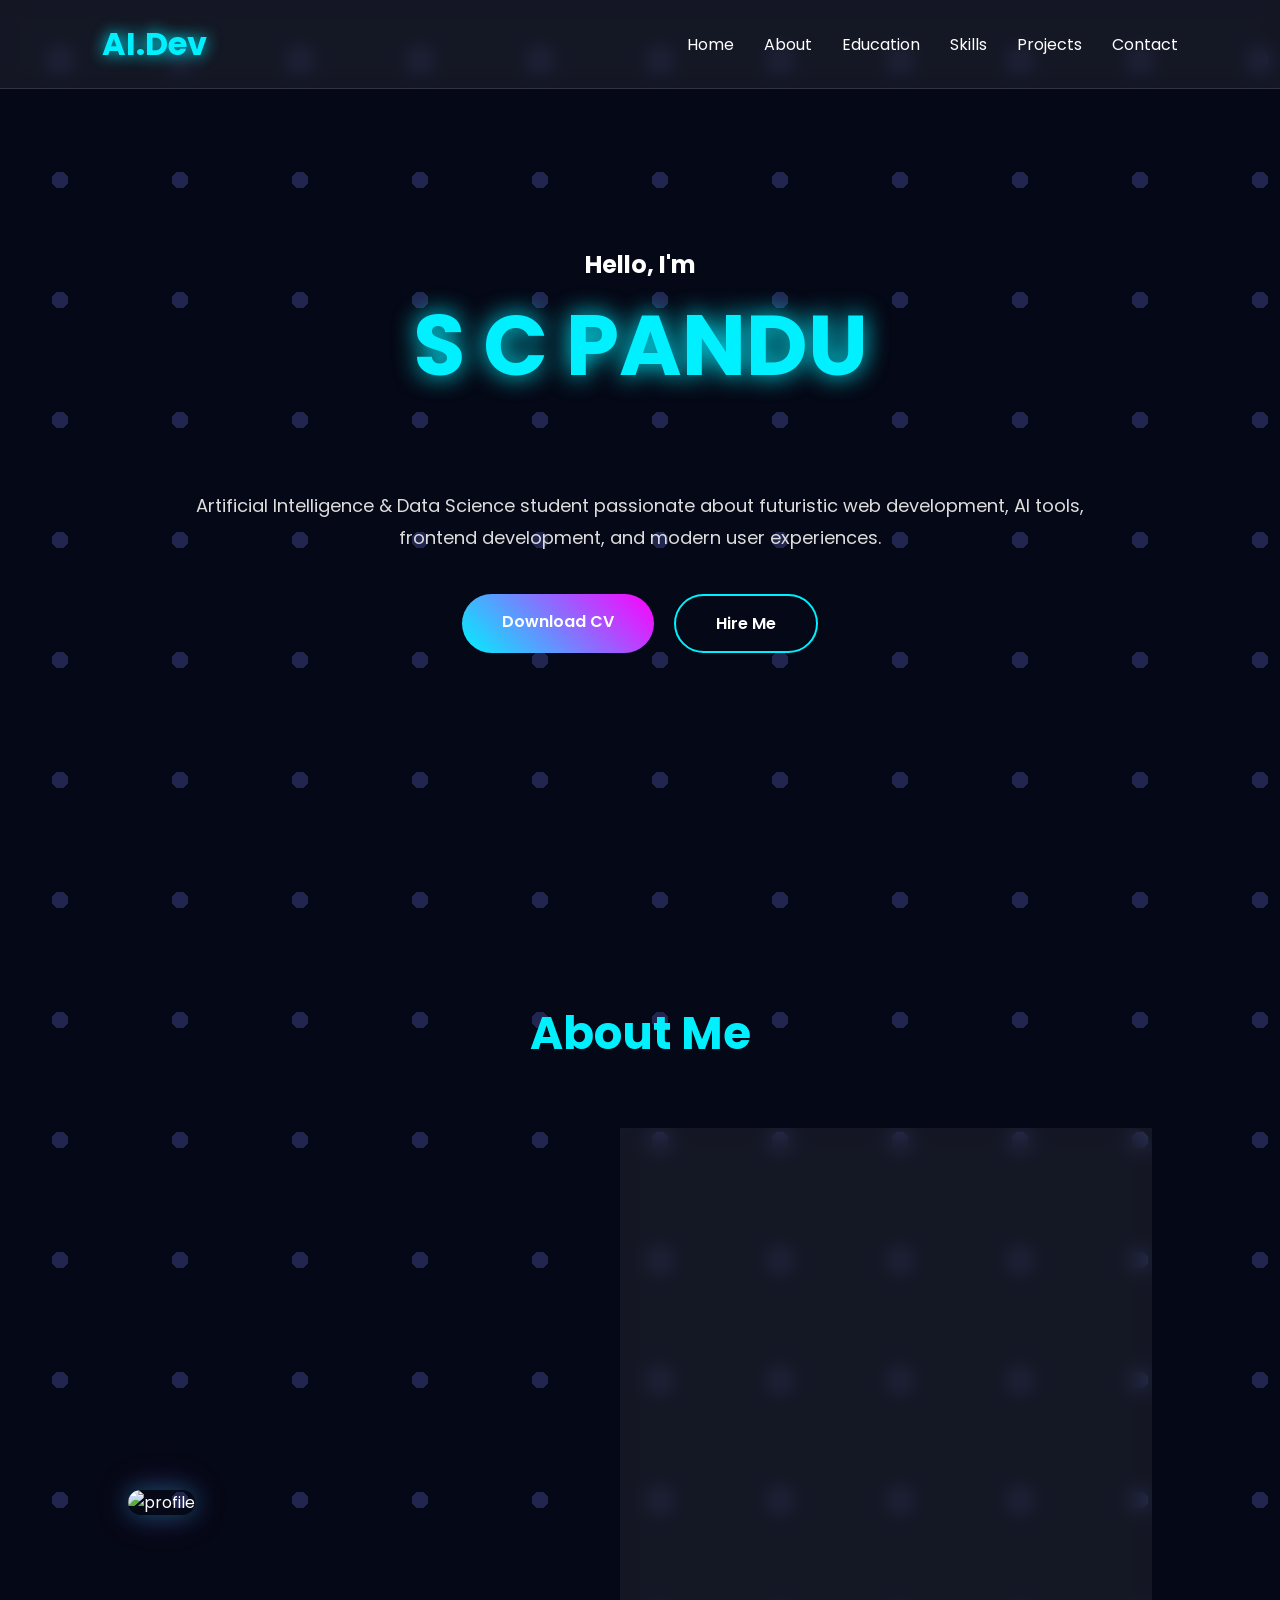
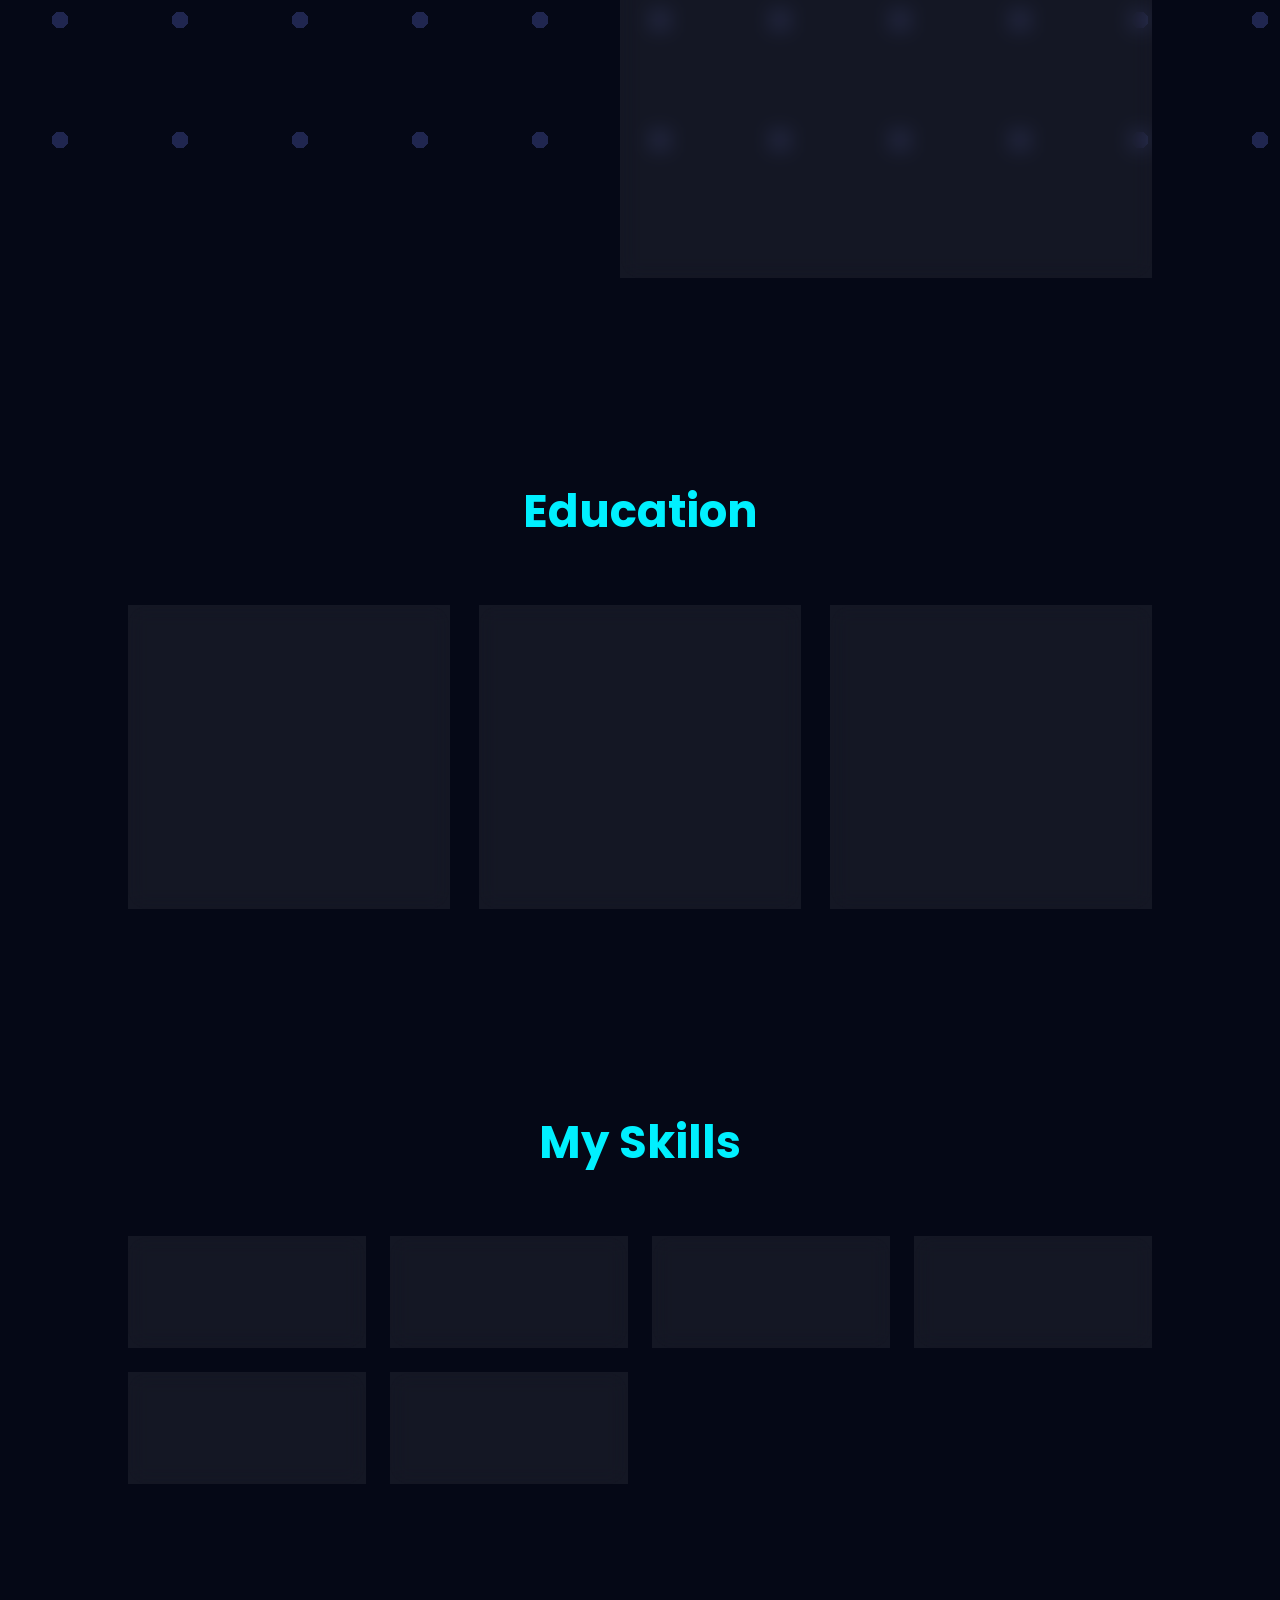
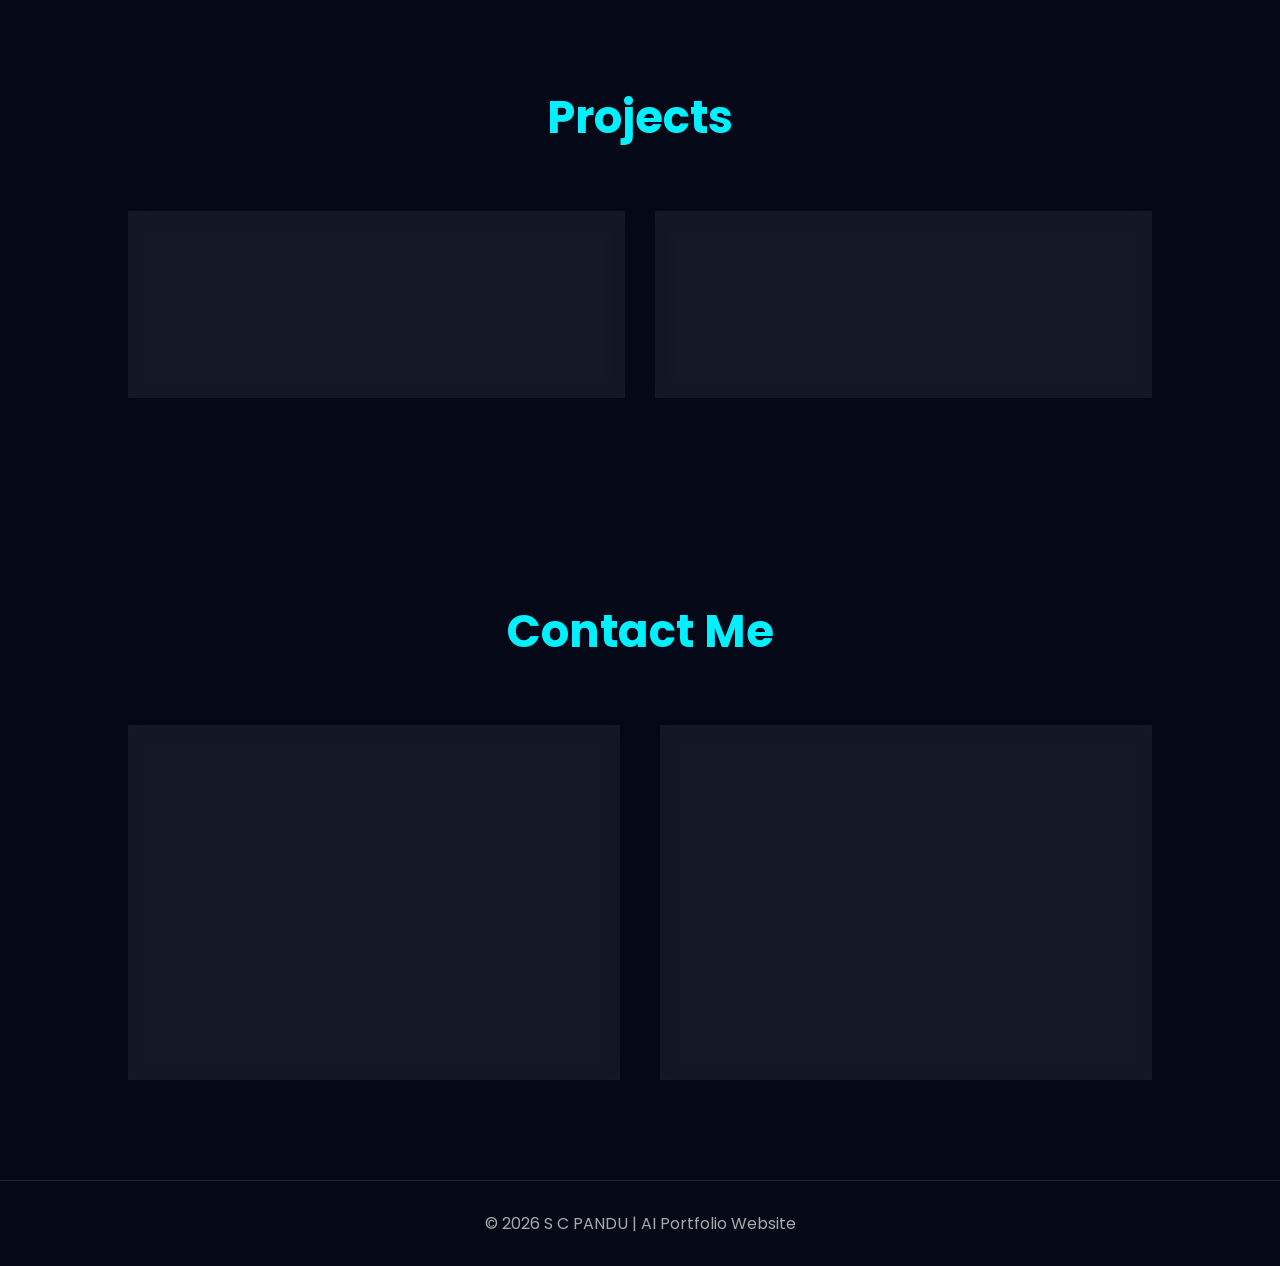
==== commit 1e7d051f: "Update index.html" ====
--- a/index.html
+++ b/index.html
@@ -74,7 +74,7 @@
 
 <div class="about-image">
 
-<img src="profile.jpg" alt="About S C PANDU">
+<img src="profile.jpeg.jpg" alt="profile">
 
 </div>
 
@@ -330,4 +330,4 @@
 
 </body>
 
-</html>+</html>
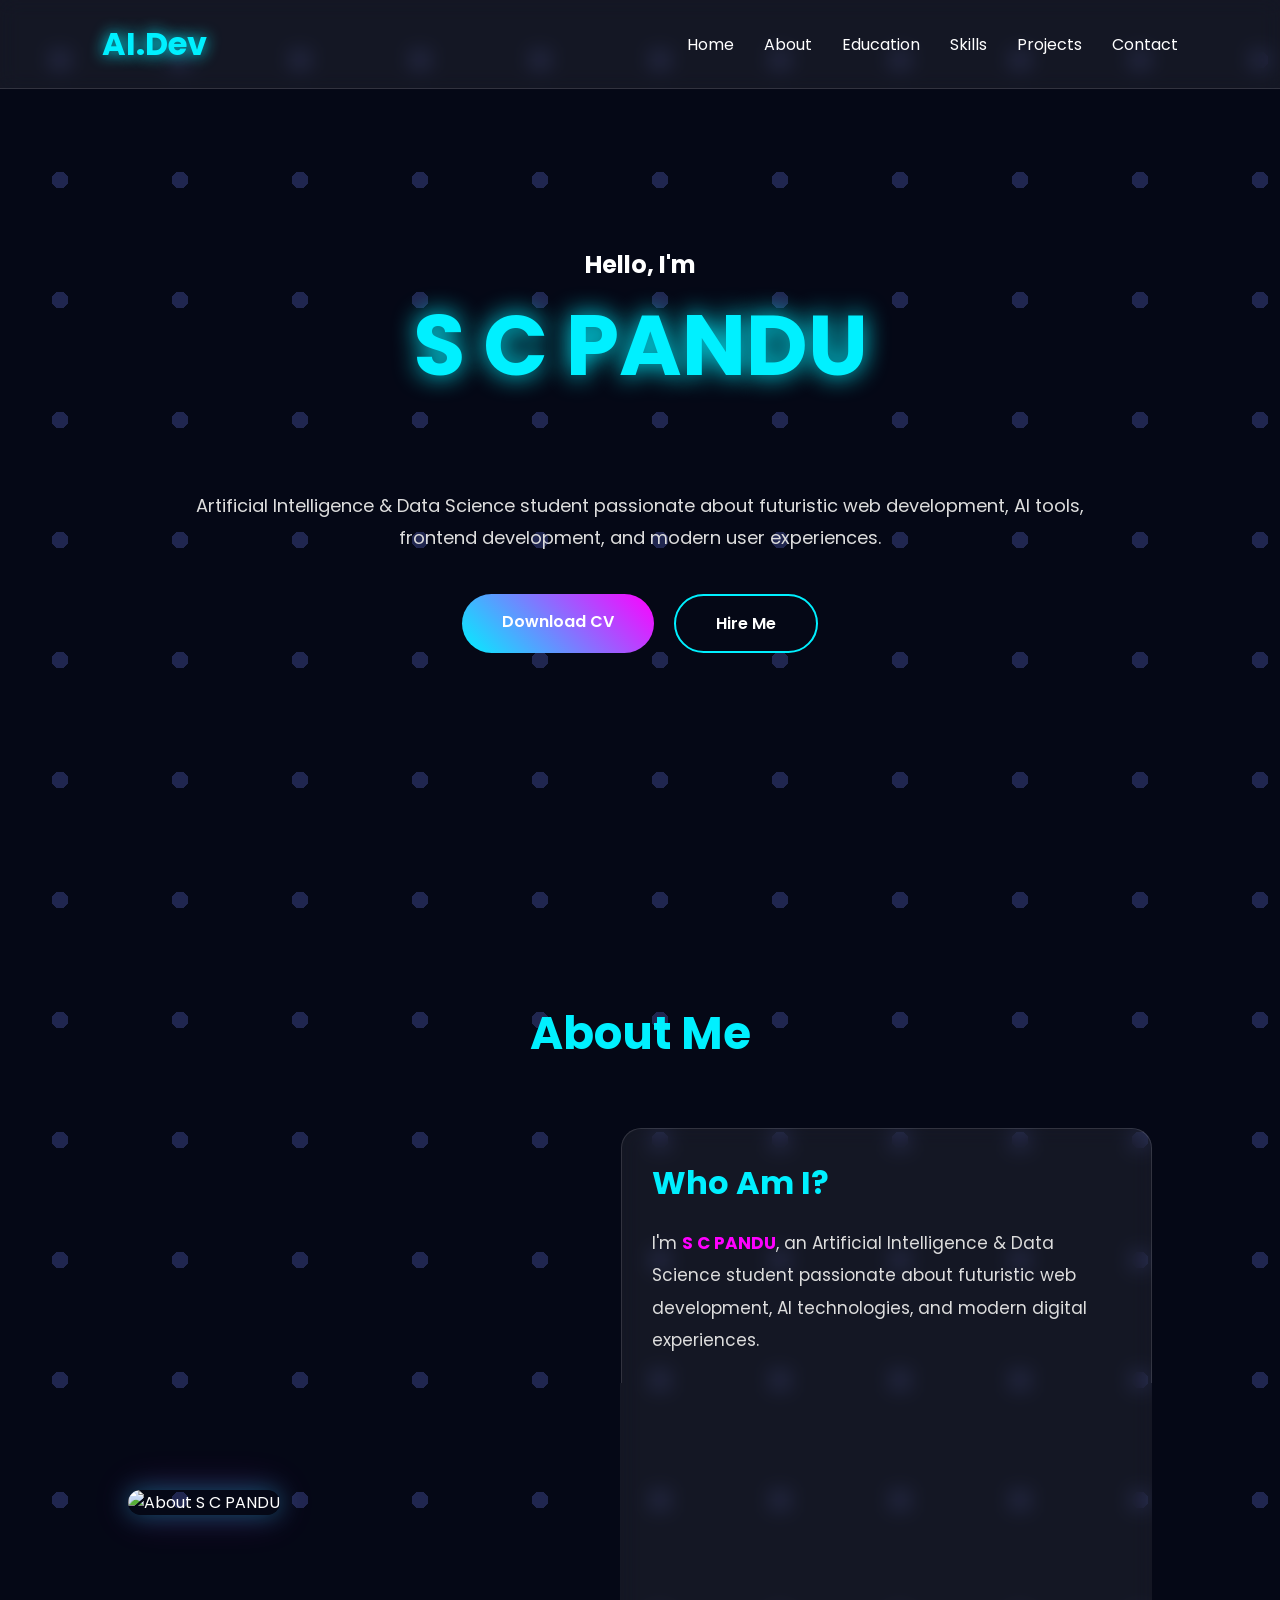
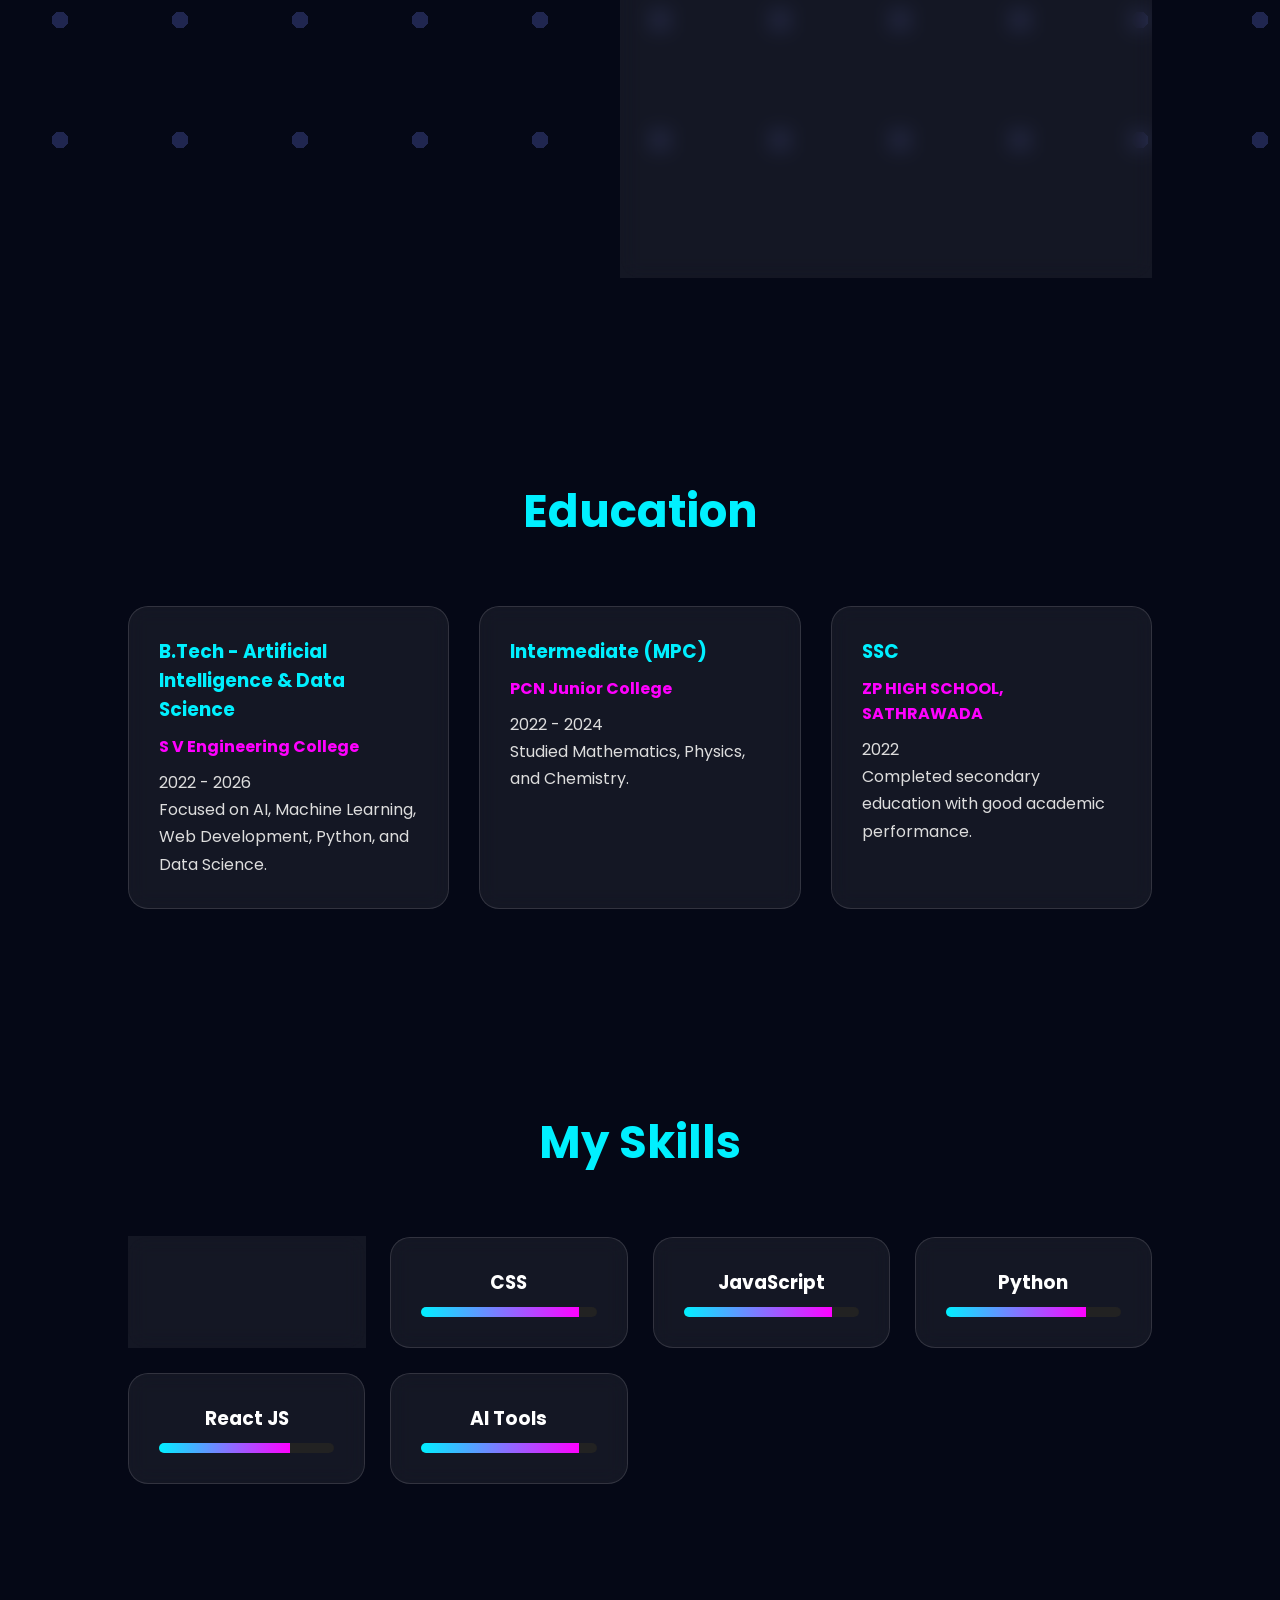
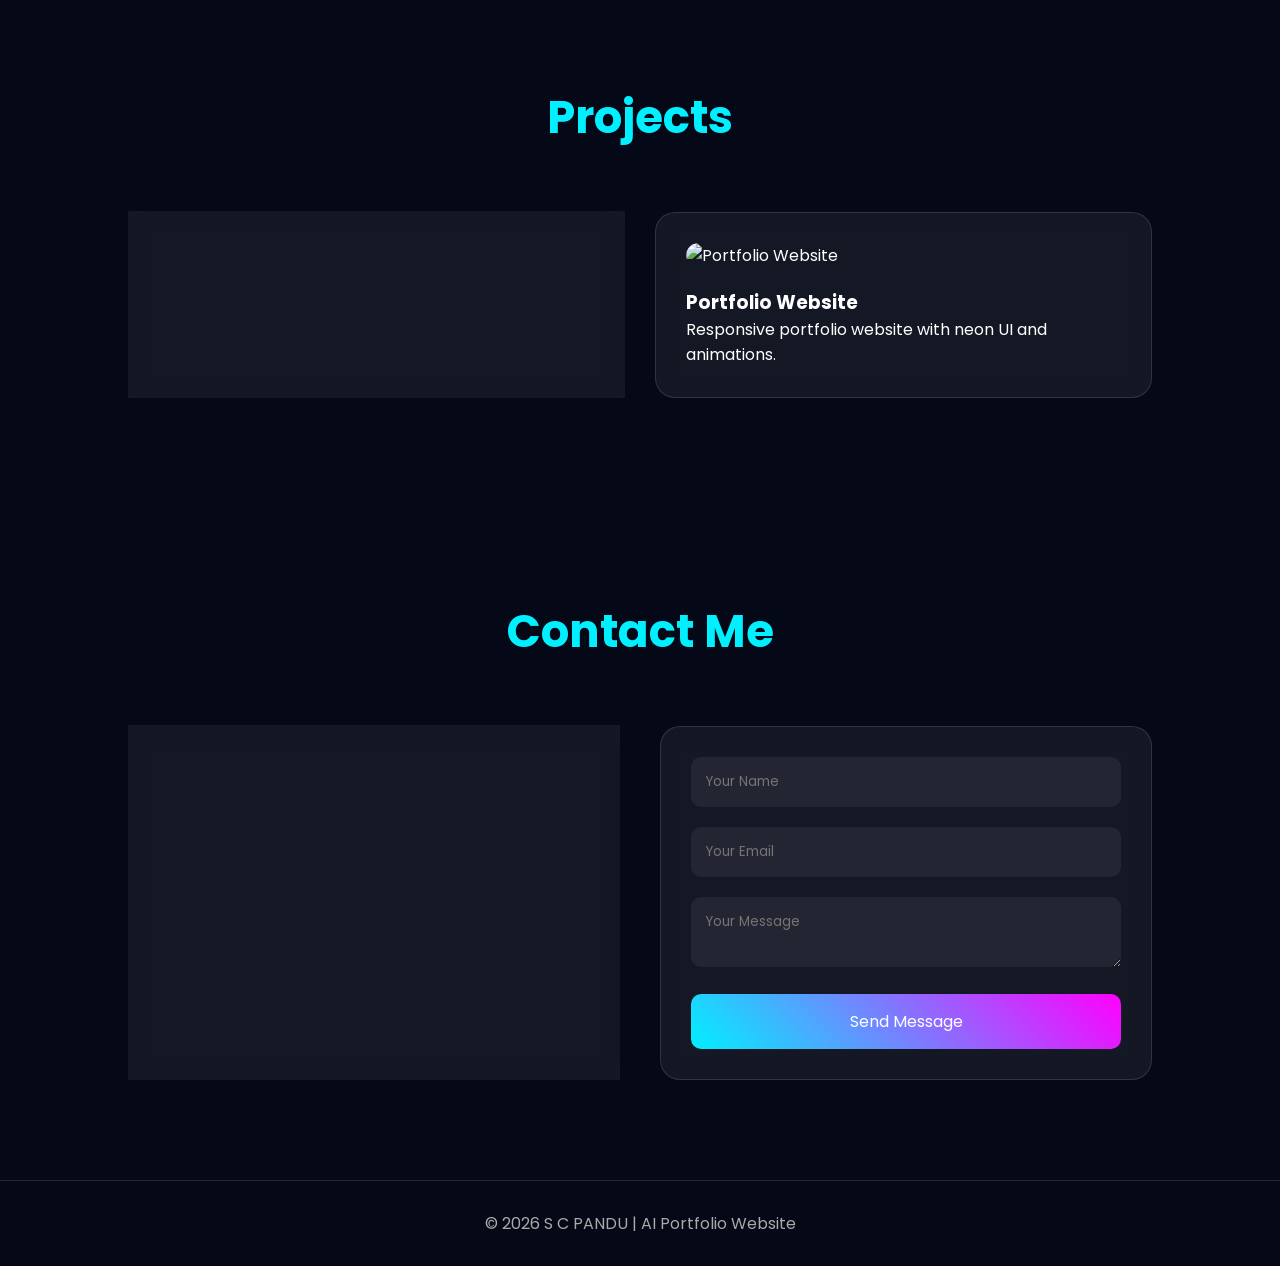
==== commit ba568c8d: "Add files via upload" ====
--- a/index.html
+++ b/index.html
@@ -74,7 +74,7 @@
 
 <div class="about-image">
 
-<img src="profile.jpeg.jpg" alt="profile">
+<img src="profile.jpg" alt="About S C PANDU">
 
 </div>
 
@@ -330,4 +330,4 @@
 
 </body>
 
-</html>
+</html>
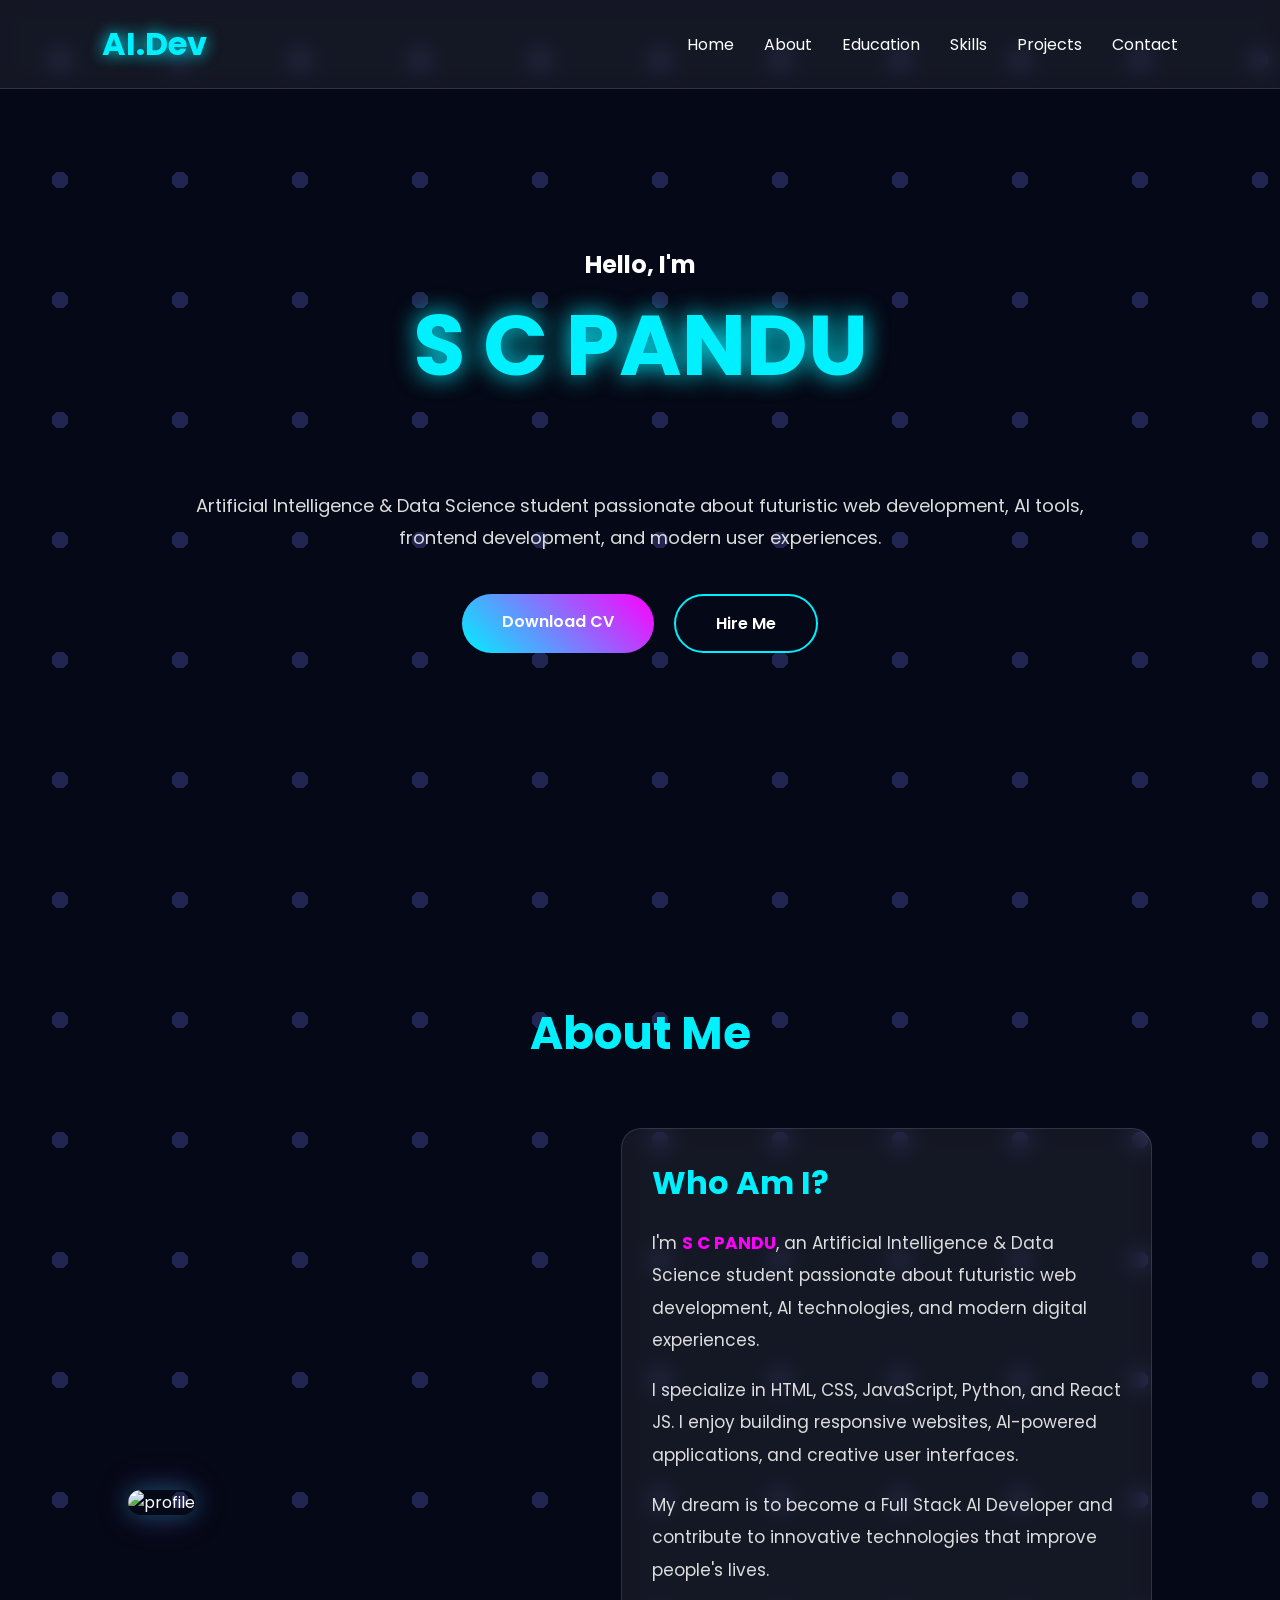
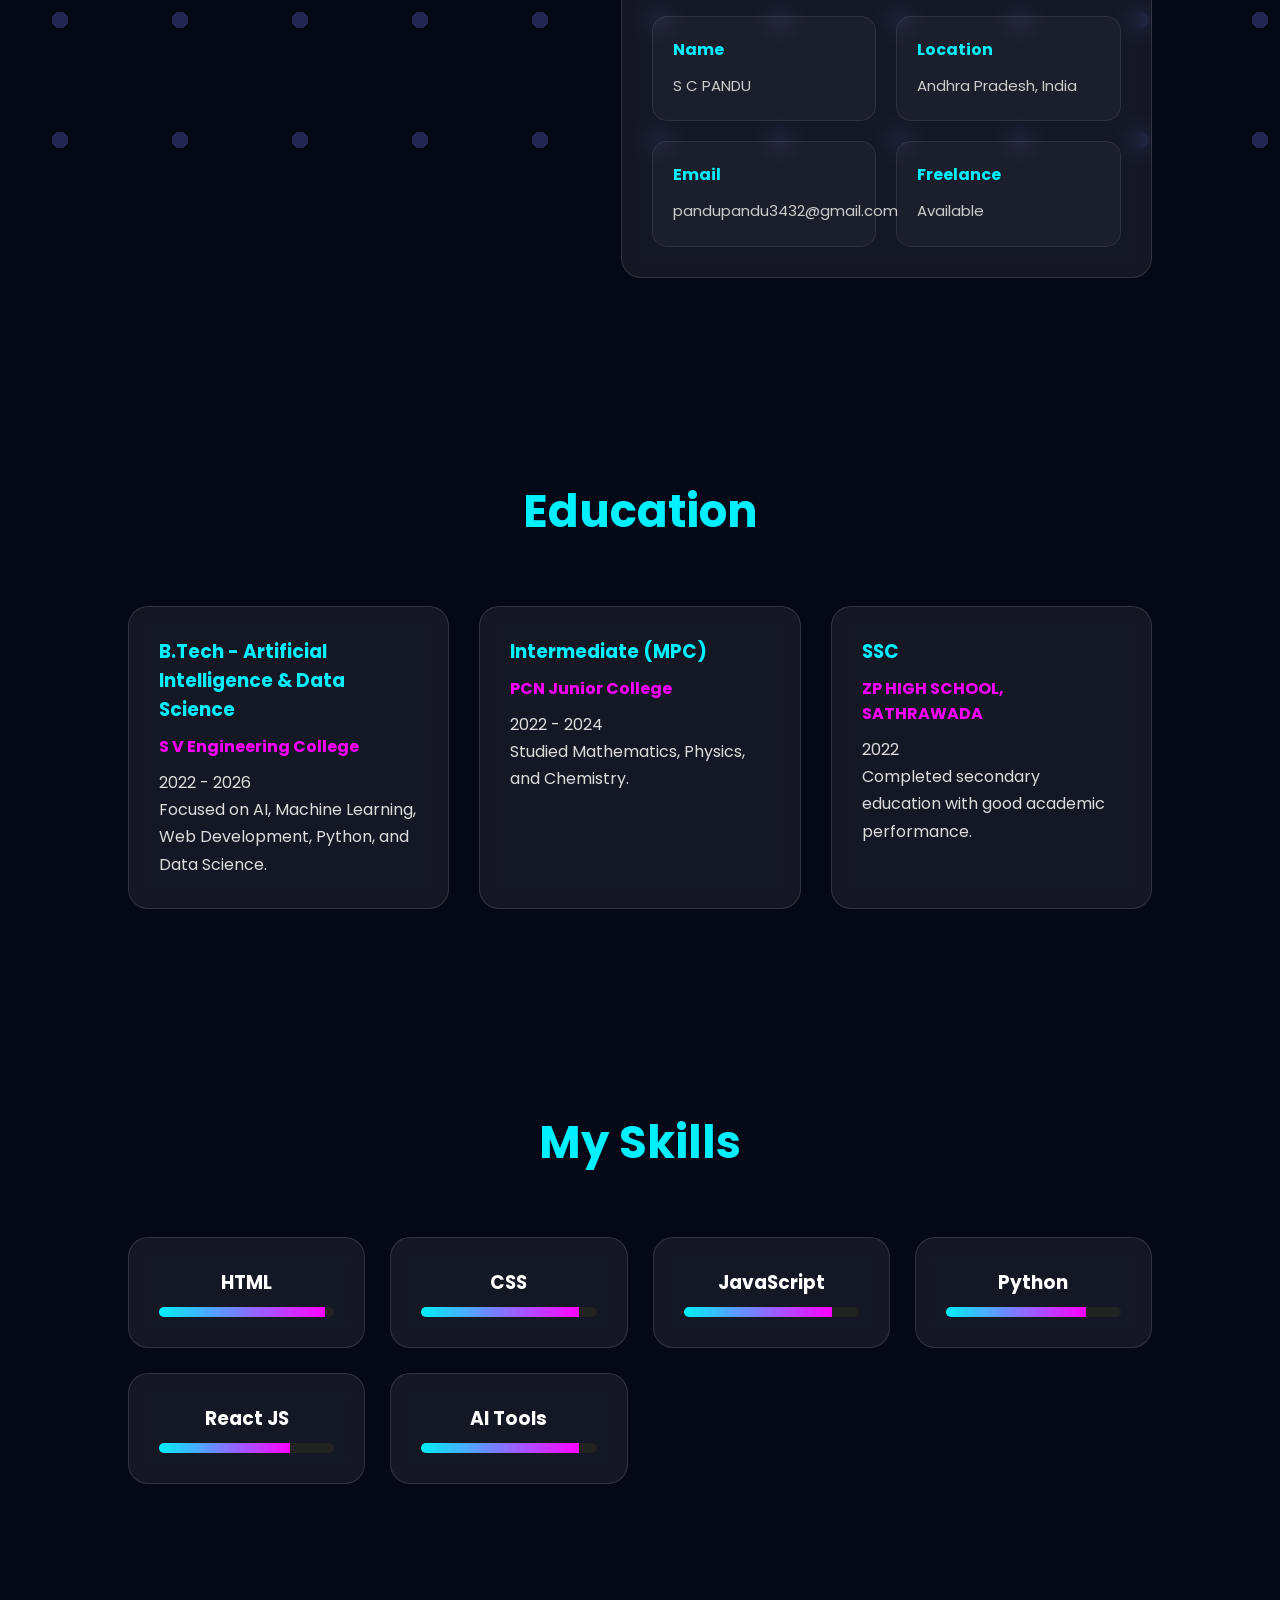
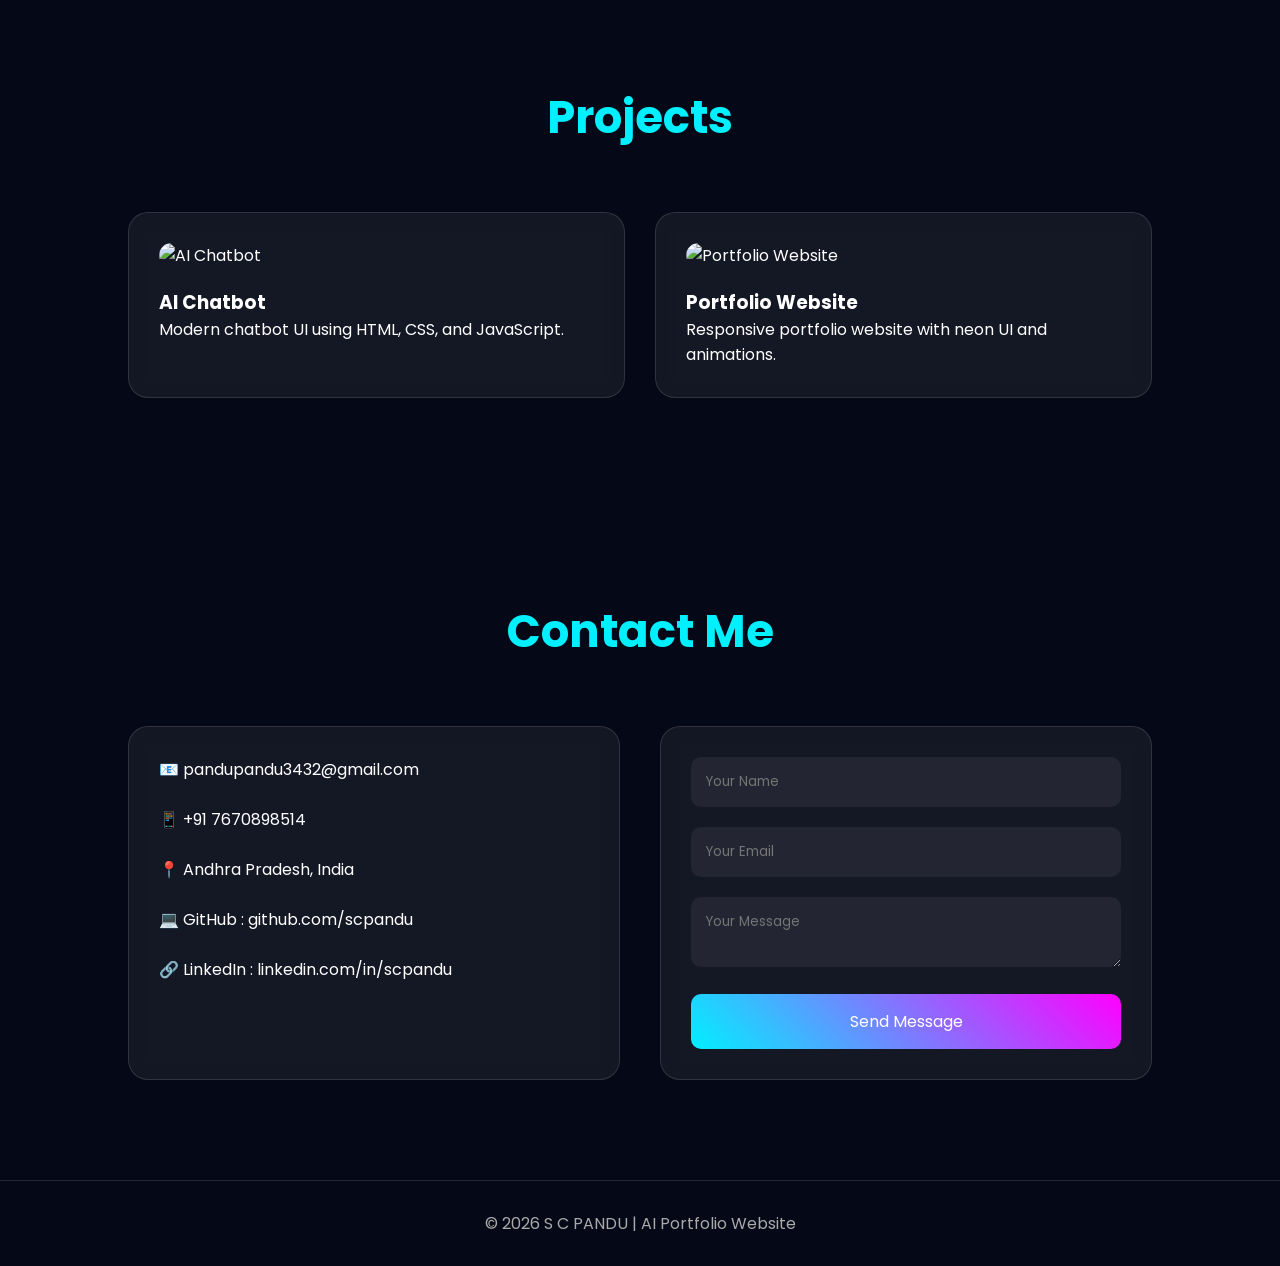
==== commit 5233b556: "Update index.html" ====
--- a/index.html
+++ b/index.html
@@ -74,7 +74,7 @@
 
 <div class="about-image">
 
-<img src="profile.jpg" alt="About S C PANDU">
+<img src="profile.jpg.jpg" alt="profile">
 
 </div>
 
@@ -330,4 +330,4 @@
 
 </body>
 
-</html>+</html>
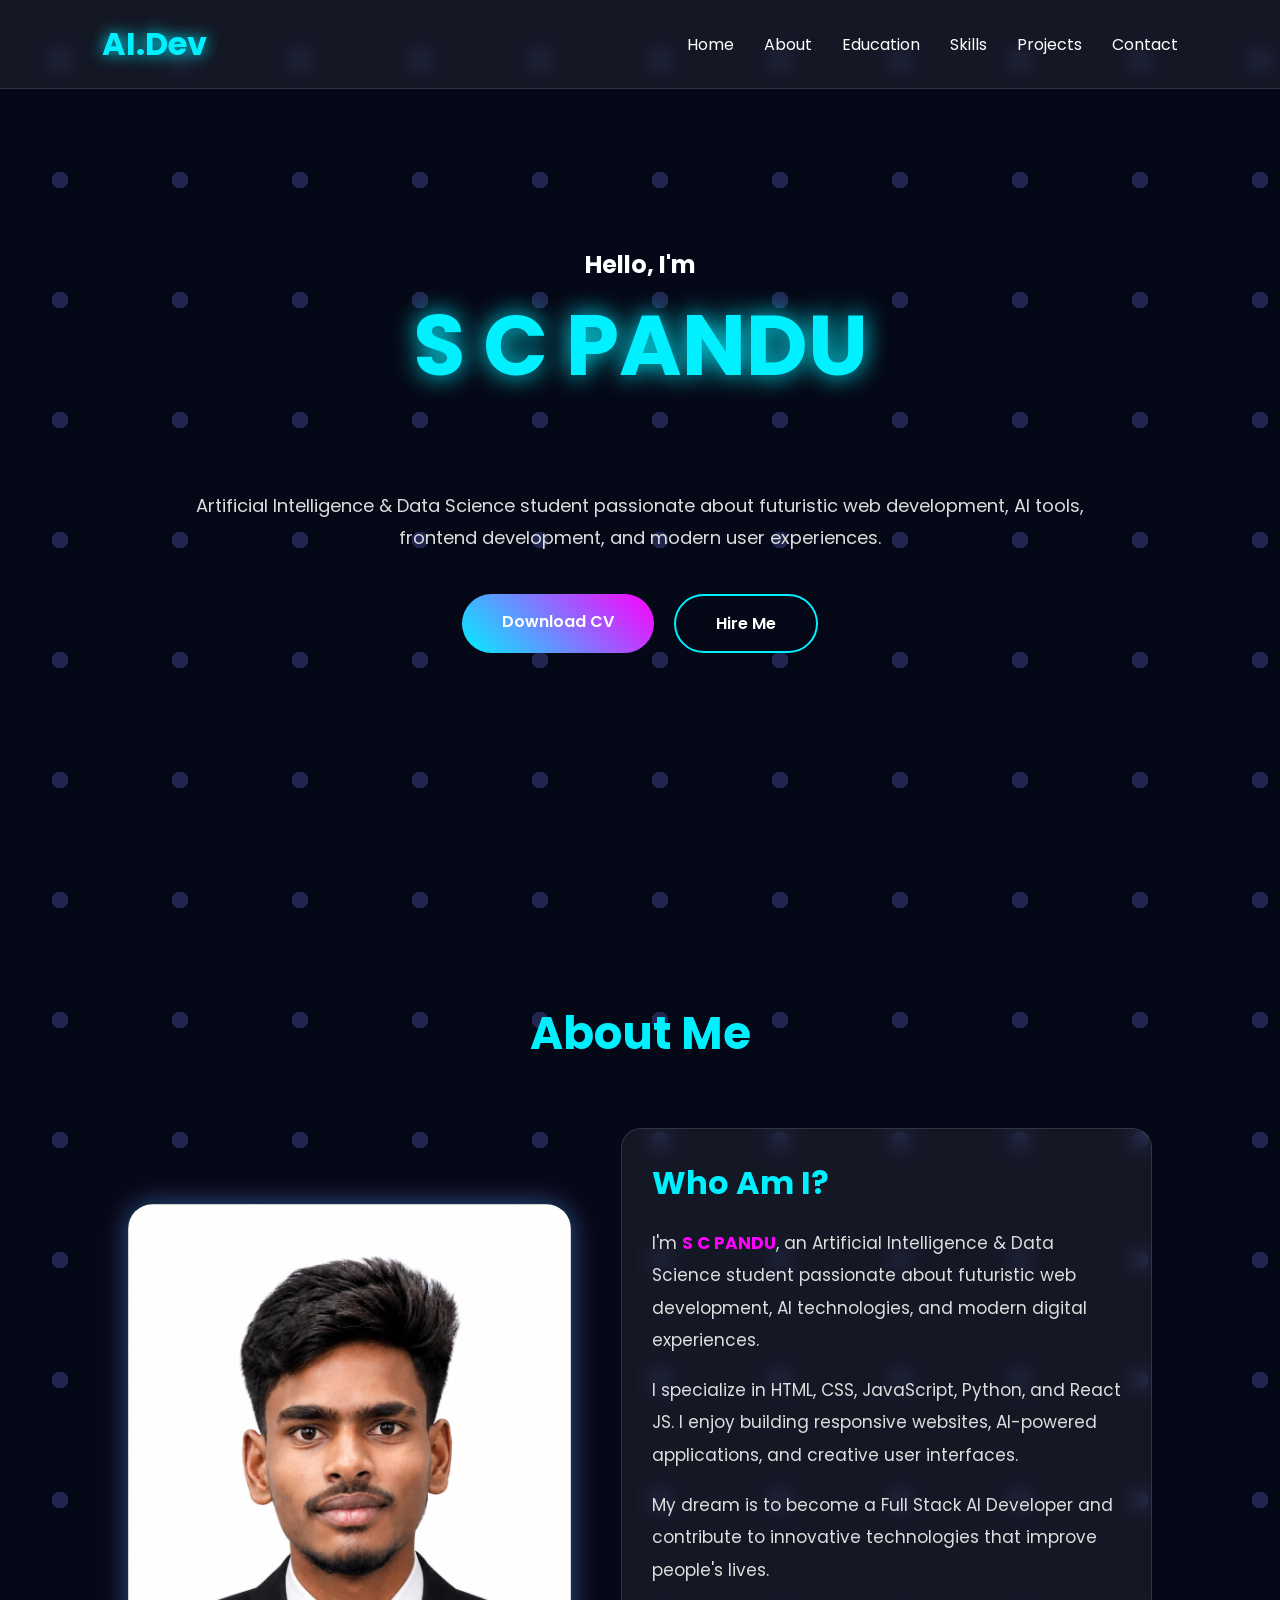
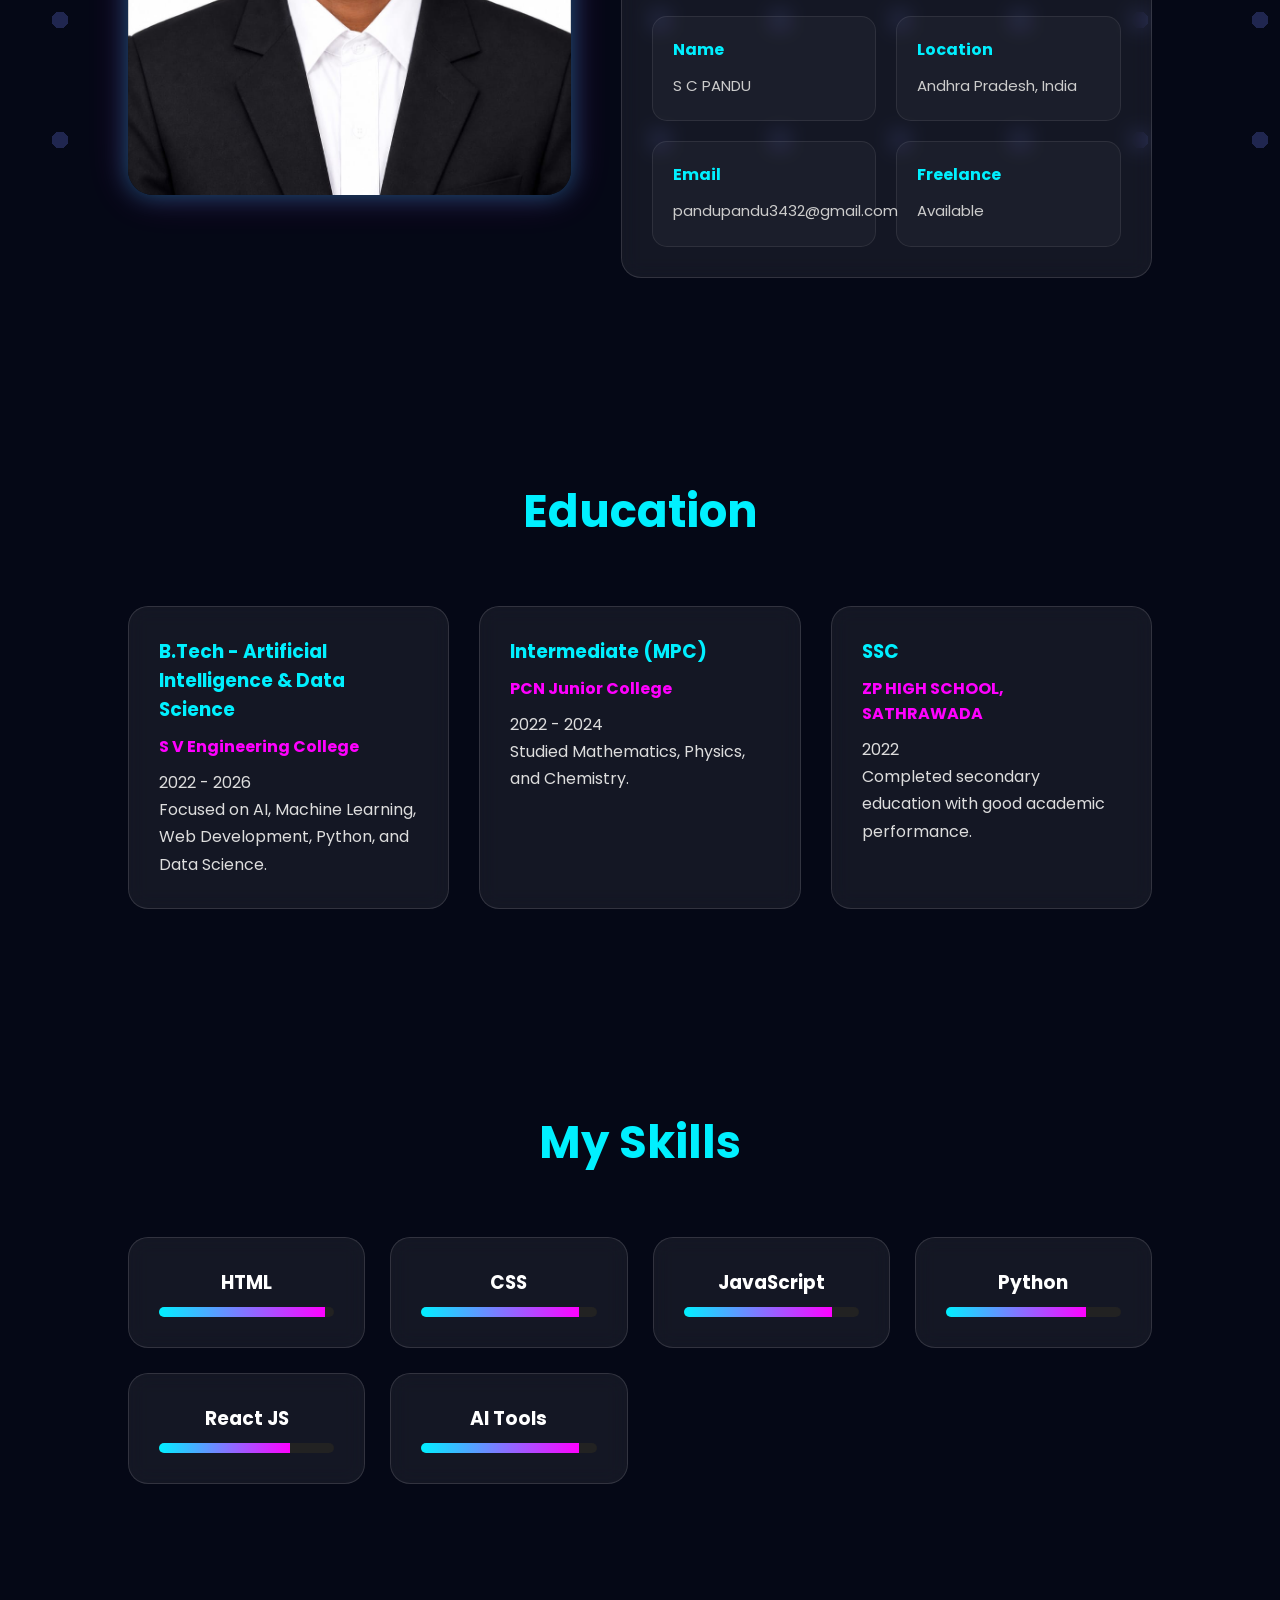
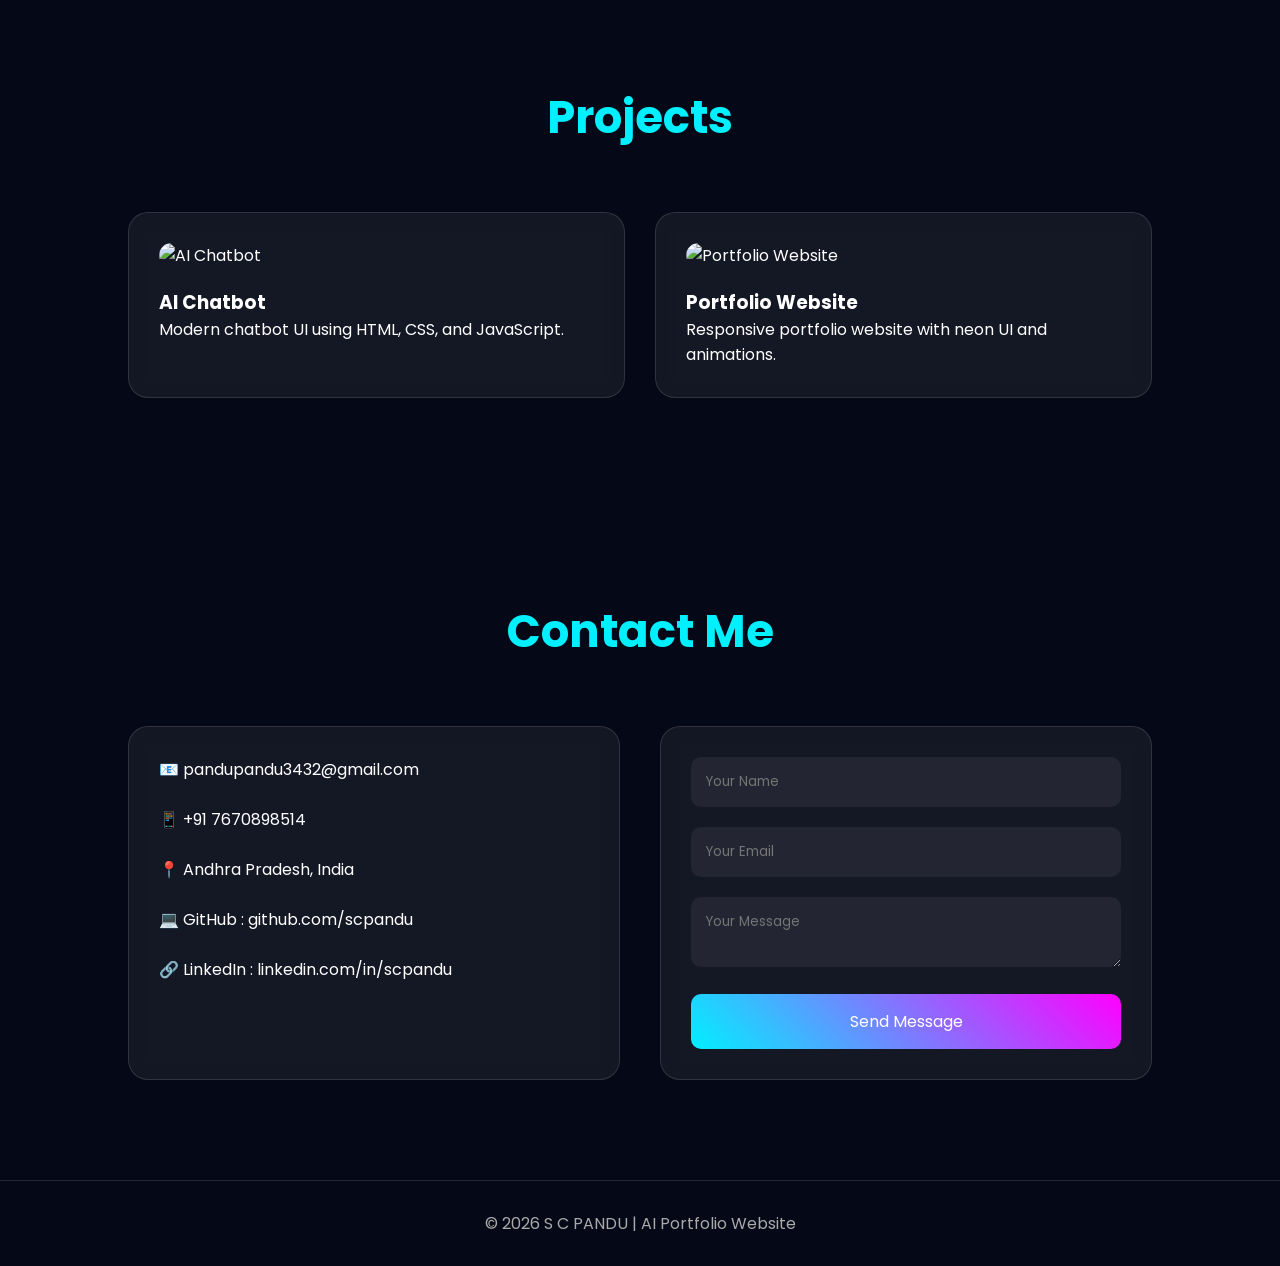
==== commit df5c04b0: "Update index.html" ====
--- a/index.html
+++ b/index.html
@@ -74,7 +74,7 @@
 
 <div class="about-image">
 
-<img src="profile.jpg.jpg" alt="profile">
+<img src="Profile.jpg.jpg" alt="profile">
 
 </div>
 
